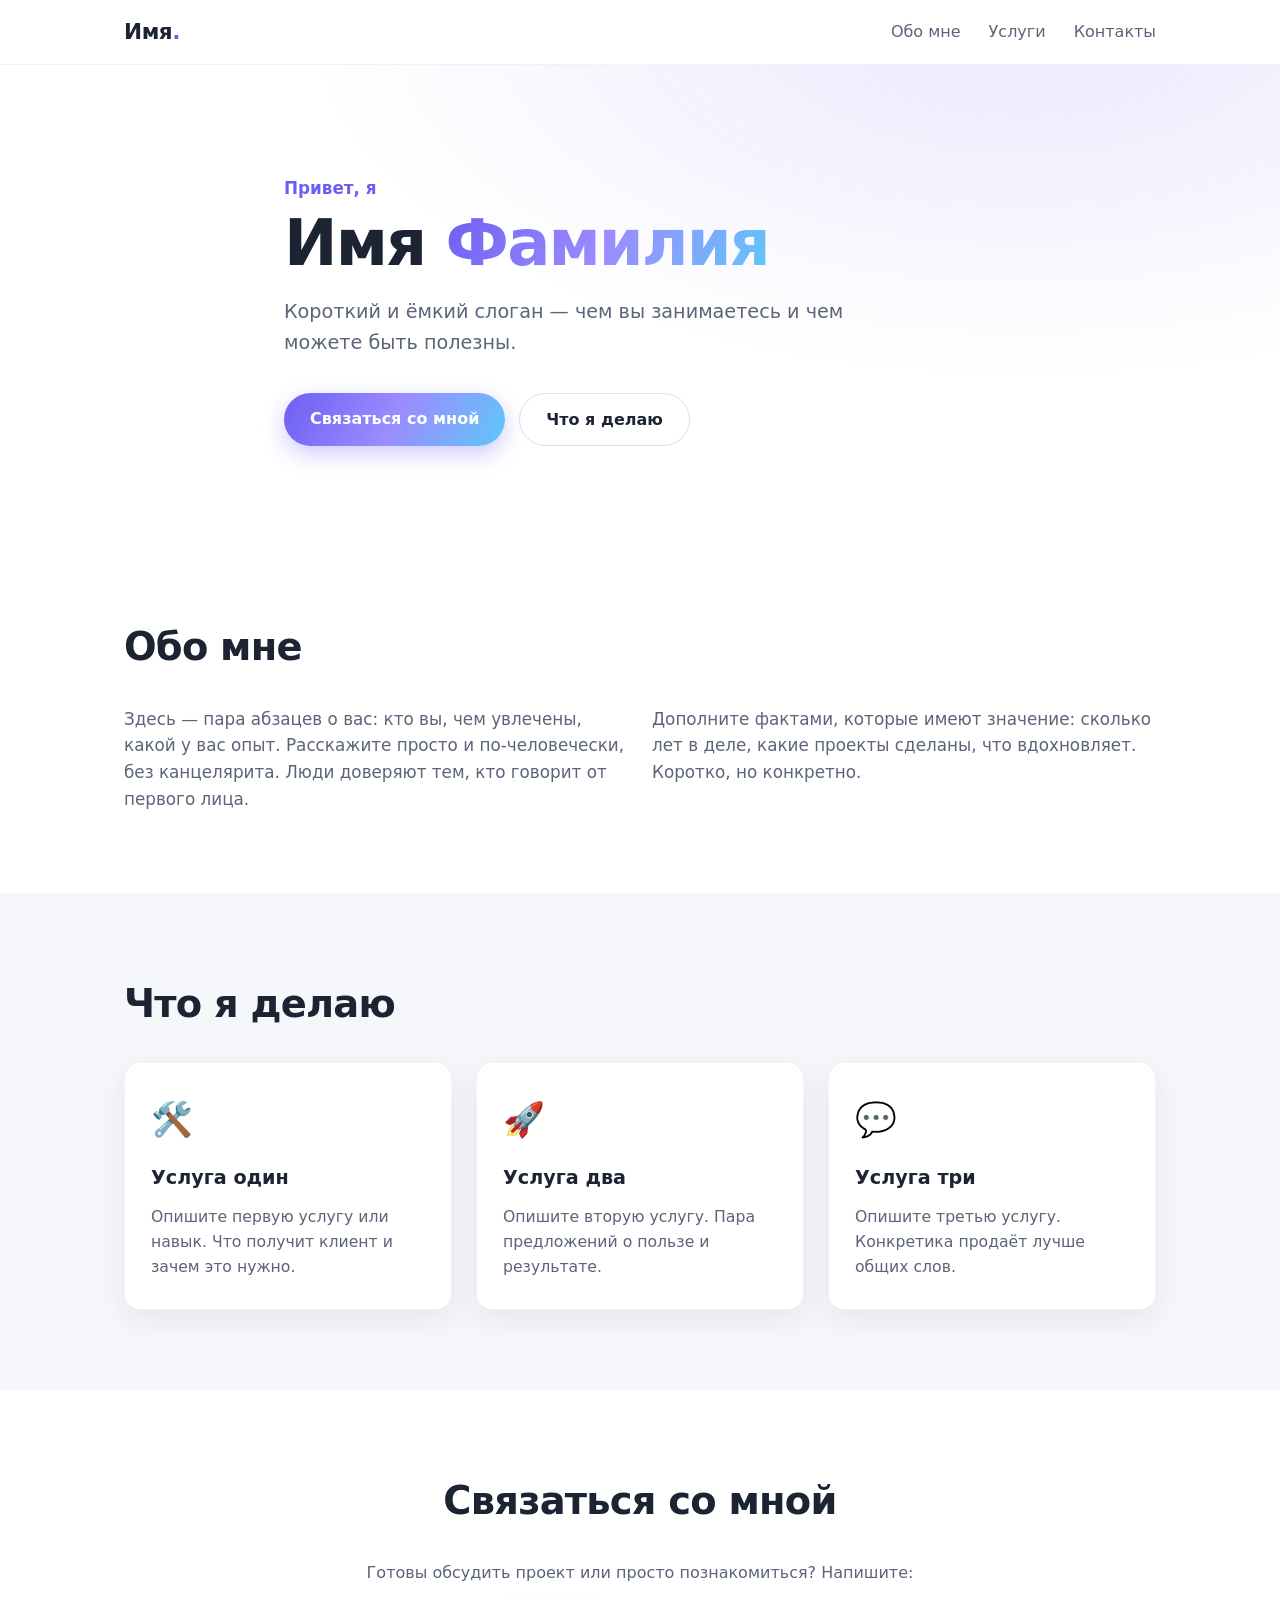
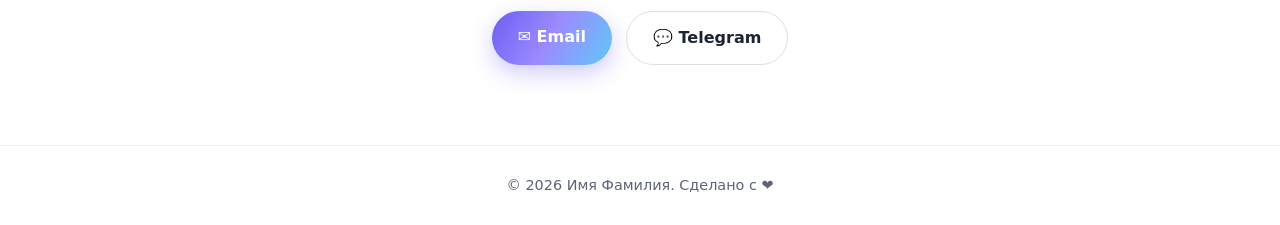
==== index.html @ c34055d5 "Initial commit: сайт-визитка (HTML + CSS)" ====
<!DOCTYPE html>
<html lang="ru">
<head>
  <meta charset="UTF-8" />
  <meta name="viewport" content="width=device-width, initial-scale=1.0" />
  <title>Имя Фамилия — сайт-визитка</title>
  <meta name="description" content="Персональный сайт-визитка: обо мне, услуги и контакты." />
  <link rel="stylesheet" href="style.css" />
</head>
<body>
  <header class="site-header">
    <nav class="nav container">
      <a href="#" class="logo">Имя<span>.</span></a>
      <div class="nav-links">
        <a href="#about">Обо мне</a>
        <a href="#services">Услуги</a>
        <a href="#contact">Контакты</a>
      </div>
    </nav>
  </header>

  <section class="hero">
    <div class="container hero-inner">
      <p class="hero-kicker">Привет, я</p>
      <h1>Имя <span class="accent">Фамилия</span></h1>
      <p class="subtitle">Короткий и ёмкий слоган — чем вы занимаетесь и чем можете быть полезны.</p>
      <div class="hero-actions">
        <a href="#contact" class="btn btn-primary">Связаться со мной</a>
        <a href="#services" class="btn btn-ghost">Что я делаю</a>
      </div>
    </div>
  </section>

  <section id="about" class="section">
    <div class="container">
      <h2 class="section-title">Обо мне</h2>
      <div class="about-grid">
        <p>
          Здесь — пара абзацев о вас: кто вы, чем увлечены, какой у вас опыт.
          Расскажите просто и по-человечески, без канцелярита. Люди доверяют
          тем, кто говорит от первого лица.
        </p>
        <p>
          Дополните фактами, которые имеют значение: сколько лет в деле,
          какие проекты сделаны, что вдохновляет. Коротко, но конкретно.
        </p>
      </div>
    </div>
  </section>

  <section id="services" class="section section-alt">
    <div class="container">
      <h2 class="section-title">Что я делаю</h2>
      <div class="cards">
        <article class="card">
          <div class="card-icon">🛠️</div>
          <h3>Услуга один</h3>
          <p>Опишите первую услугу или навык. Что получит клиент и зачем это нужно.</p>
        </article>
        <article class="card">
          <div class="card-icon">🚀</div>
          <h3>Услуга два</h3>
          <p>Опишите вторую услугу. Пара предложений о пользе и результате.</p>
        </article>
        <article class="card">
          <div class="card-icon">💬</div>
          <h3>Услуга три</h3>
          <p>Опишите третью услугу. Конкретика продаёт лучше общих слов.</p>
        </article>
      </div>
    </div>
  </section>

  <section id="contact" class="section">
    <div class="container contact-inner">
      <h2 class="section-title">Связаться со мной</h2>
      <p class="contact-text">Готовы обсудить проект или просто познакомиться? Напишите:</p>
      <div class="contact-links">
        <a class="btn btn-primary" href="mailto:you@example.com">✉️ Email</a>
        <a class="btn btn-ghost" href="https://t.me/yourusername" target="_blank" rel="noopener">💬 Telegram</a>
      </div>
    </div>
  </section>

  <footer class="site-footer">
    <div class="container">
      <p>© 2026 Имя Фамилия. Сделано с ❤️</p>
    </div>
  </footer>
</body>
</html>
---- style.css ----
:root {
  --bg: #ffffff;
  --bg-alt: #f6f7fb;
  --text: #1c2333;
  --text-muted: #5b6478;
  --accent: #6d5ef3;
  --accent-2: #9b8cff;
  --gradient: linear-gradient(120deg, #6d5ef3 0%, #9b8cff 50%, #5ec8f8 100%);
  --radius: 16px;
  --shadow: 0 10px 30px rgba(28, 35, 51, 0.08);
  --shadow-hover: 0 18px 44px rgba(109, 94, 243, 0.18);
  --max-w: 1080px;
}

* {
  margin: 0;
  padding: 0;
  box-sizing: border-box;
}

html {
  scroll-behavior: smooth;
}

body {
  font-family: "system-ui", -apple-system, "Segoe UI", Roboto, "Helvetica Neue", Arial, sans-serif;
  color: var(--text);
  background: var(--bg);
  line-height: 1.6;
  -webkit-font-smoothing: antialiased;
}

.container {
  width: 100%;
  max-width: var(--max-w);
  margin: 0 auto;
  padding: 0 24px;
}

/* --- header --- */
.site-header {
  position: sticky;
  top: 0;
  z-index: 50;
  background: rgba(255, 255, 255, 0.8);
  backdrop-filter: blur(12px);
  border-bottom: 1px solid rgba(28, 35, 51, 0.06);
}

.nav {
  display: flex;
  align-items: center;
  justify-content: space-between;
  height: 64px;
}

.logo {
  font-size: 1.35rem;
  font-weight: 800;
  color: var(--text);
  text-decoration: none;
  letter-spacing: -0.02em;
}

.logo span {
  color: var(--accent);
}

.nav-links {
  display: flex;
  gap: 28px;
}

.nav-links a {
  color: var(--text-muted);
  text-decoration: none;
  font-weight: 500;
  transition: color 0.2s;
}

.nav-links a:hover {
  color: var(--accent);
}

/* --- hero --- */
.hero {
  padding: 110px 0 90px;
  background: radial-gradient(1200px 600px at 80% -10%, rgba(109, 94, 243, 0.14), transparent 60%),
              var(--bg);
}

.hero-inner {
  max-width: 760px;
}

.hero-kicker {
  font-size: 1.05rem;
  font-weight: 600;
  color: var(--accent);
  margin-bottom: 8px;
}

.hero h1 {
  font-size: clamp(2.4rem, 6vw, 4rem);
  line-height: 1.05;
  letter-spacing: -0.03em;
  margin-bottom: 20px;
}

.accent {
  background: var(--gradient);
  -webkit-background-clip: text;
  background-clip: text;
  color: transparent;
}

.subtitle {
  font-size: 1.2rem;
  color: var(--text-muted);
  max-width: 560px;
  margin-bottom: 34px;
}

.hero-actions {
  display: flex;
  gap: 14px;
  flex-wrap: wrap;
}

/* --- buttons --- */
.btn {
  display: inline-block;
  padding: 13px 26px;
  border-radius: 999px;
  font-weight: 600;
  font-size: 1rem;
  text-decoration: none;
  transition: transform 0.15s ease, box-shadow 0.2s ease, background 0.2s;
}

.btn-primary {
  background: var(--gradient);
  color: #fff;
  box-shadow: 0 8px 22px rgba(109, 94, 243, 0.32);
}

.btn-primary:hover {
  transform: translateY(-2px);
  box-shadow: 0 14px 30px rgba(109, 94, 243, 0.4);
}

.btn-ghost {
  color: var(--text);
  border: 1px solid rgba(28, 35, 51, 0.14);
  background: transparent;
}

.btn-ghost:hover {
  border-color: var(--accent);
  color: var(--accent);
  transform: translateY(-2px);
}

/* --- sections --- */
.section {
  padding: 80px 0;
}

.section-alt {
  background: var(--bg-alt);
}

.section-title {
  font-size: clamp(1.7rem, 4vw, 2.4rem);
  letter-spacing: -0.02em;
  margin-bottom: 28px;
}

.about-grid {
  display: grid;
  grid-template-columns: repeat(auto-fit, minmax(280px, 1fr));
  gap: 24px;
  color: var(--text-muted);
  font-size: 1.05rem;
}

/* --- cards --- */
.cards {
  display: grid;
  grid-template-columns: repeat(auto-fit, minmax(240px, 1fr));
  gap: 24px;
}

.card {
  background: var(--bg);
  border: 1px solid rgba(28, 35, 51, 0.06);
  border-radius: var(--radius);
  padding: 30px 26px;
  box-shadow: var(--shadow);
  transition: transform 0.2s ease, box-shadow 0.2s ease;
}

.card:hover {
  transform: translateY(-6px);
  box-shadow: var(--shadow-hover);
}

.card-icon {
  font-size: 2.1rem;
  margin-bottom: 16px;
}

.card h3 {
  font-size: 1.2rem;
  margin-bottom: 10px;
}

.card p {
  color: var(--text-muted);
  font-size: 0.98rem;
}

/* --- contact --- */
.contact-inner {
  text-align: center;
}

.contact-text {
  color: var(--text-muted);
  margin-bottom: 26px;
}

.contact-links {
  display: flex;
  gap: 14px;
  justify-content: center;
  flex-wrap: wrap;
}

/* --- footer --- */
.site-footer {
  padding: 28px 0;
  border-top: 1px solid rgba(28, 35, 51, 0.06);
  text-align: center;
  color: var(--text-muted);
  font-size: 0.9rem;
}

/* --- responsive --- */
@media (max-width: 600px) {
  .nav-links {
    gap: 16px;
  }
  .nav-links a {
    font-size: 0.9rem;
  }
  .hero {
    padding: 70px 0 60px;
  }
  .section {
    padding: 56px 0;
  }
}
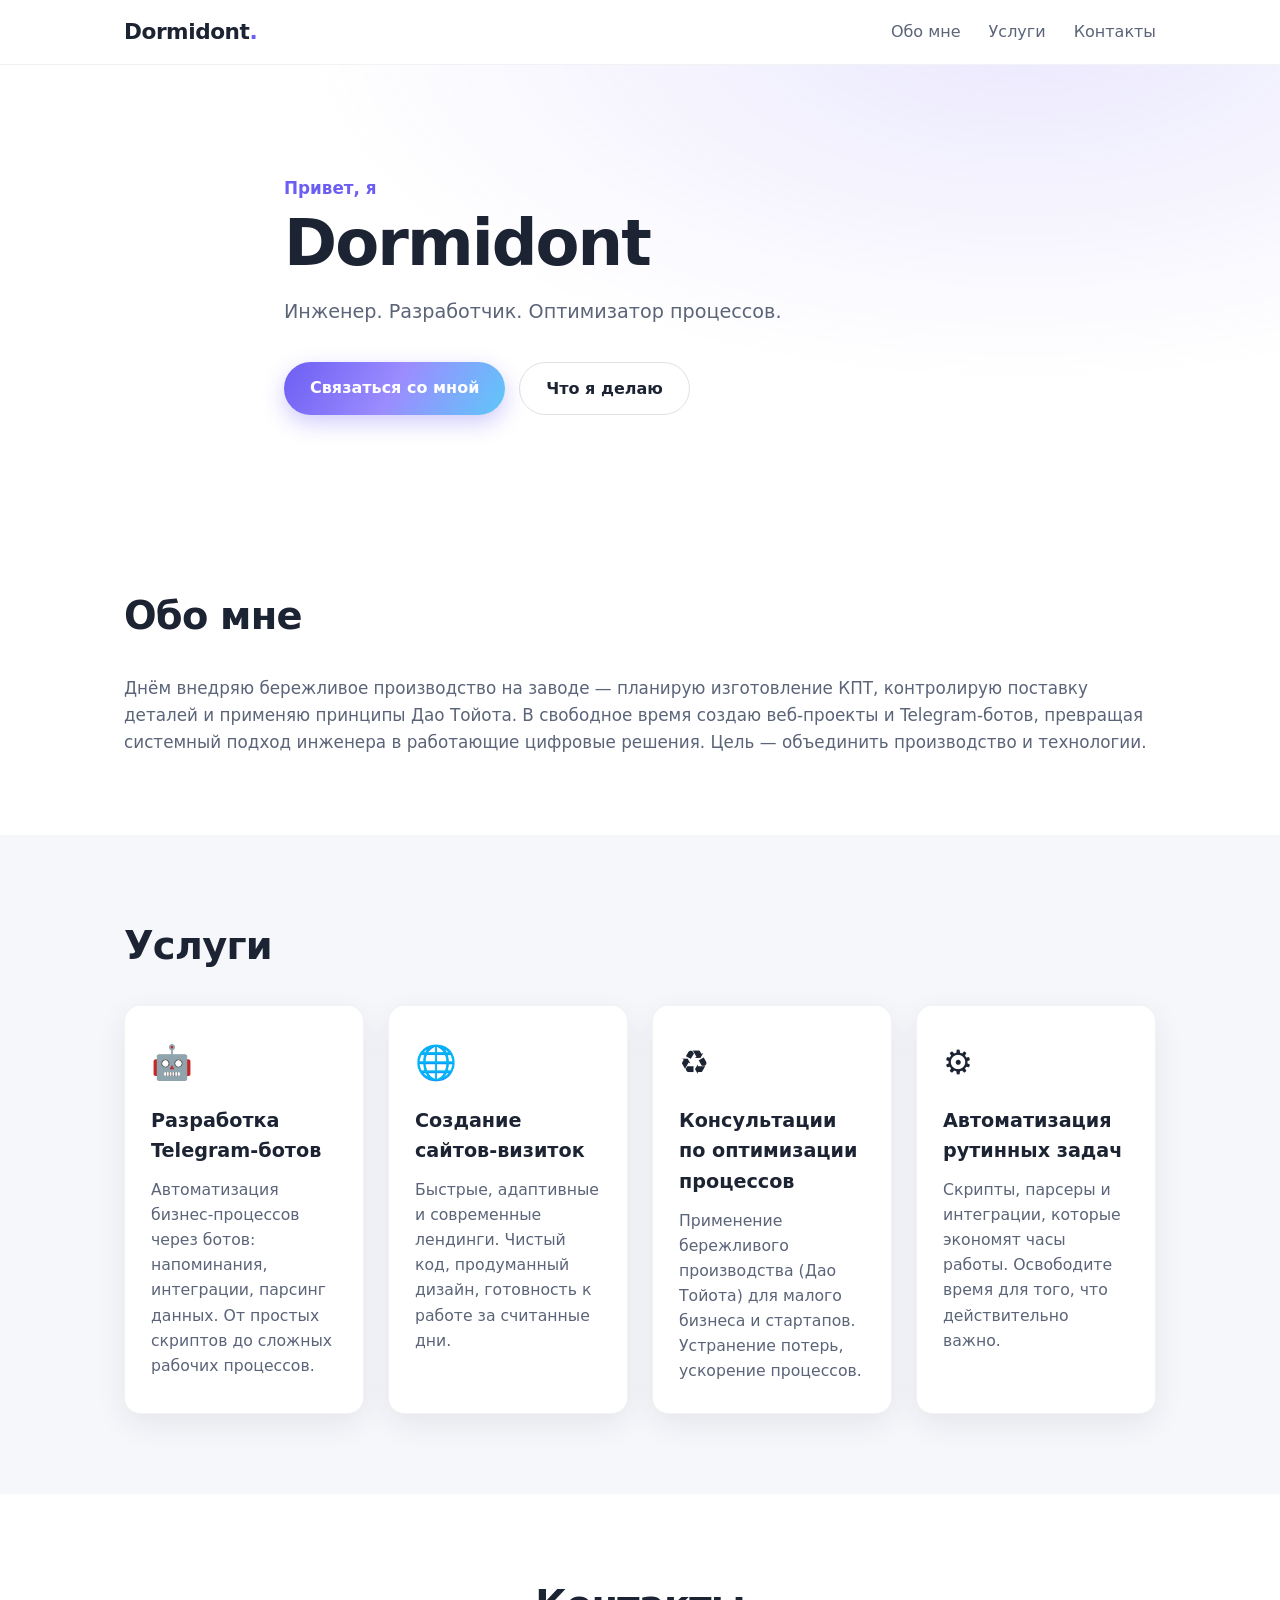
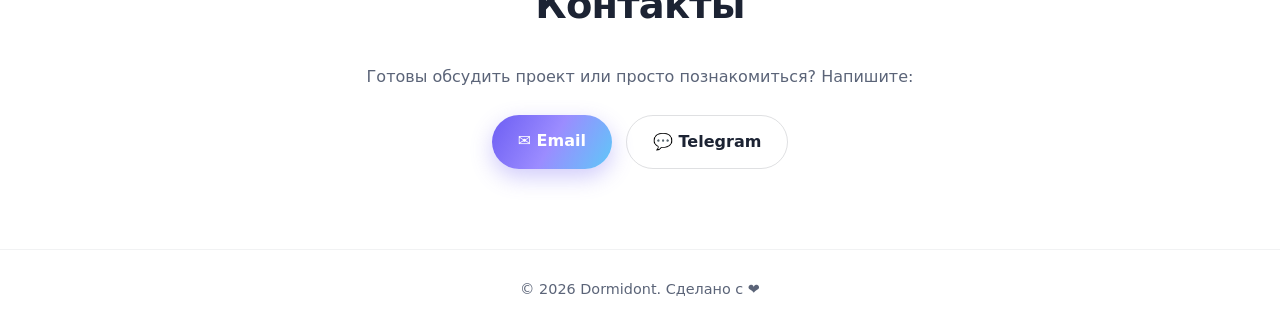
==== commit 981ba628: "feat: реальный контент сайта Dormidont" ====
--- a/index.html
+++ b/index.html
@@ -3,14 +3,14 @@
 <head>
   <meta charset="UTF-8" />
   <meta name="viewport" content="width=device-width, initial-scale=1.0" />
-  <title>Имя Фамилия — сайт-визитка</title>
-  <meta name="description" content="Персональный сайт-визитка: обо мне, услуги и контакты." />
+  <title>Dormidont — сайт-визитка</title>
+  <meta name="description" content="Инженер, разработчик и оптимизатор процессов. Telegram-боты, сайты-визитки и автоматизация." />
   <link rel="stylesheet" href="style.css" />
 </head>
 <body>
   <header class="site-header">
     <nav class="nav container">
-      <a href="#" class="logo">Имя<span>.</span></a>
+      <a href="#" class="logo">Dormidont<span>.</span></a>
       <div class="nav-links">
         <a href="#about">Обо мне</a>
         <a href="#services">Услуги</a>
@@ -22,8 +22,8 @@
   <section class="hero">
     <div class="container hero-inner">
       <p class="hero-kicker">Привет, я</p>
-      <h1>Имя <span class="accent">Фамилия</span></h1>
-      <p class="subtitle">Короткий и ёмкий слоган — чем вы занимаетесь и чем можете быть полезны.</p>
+      <h1>Dormidont</h1>
+      <p class="subtitle">Инженер. Разработчик. Оптимизатор процессов.</p>
       <div class="hero-actions">
         <a href="#contact" class="btn btn-primary">Связаться со мной</a>
         <a href="#services" class="btn btn-ghost">Что я делаю</a>
@@ -36,13 +36,10 @@
       <h2 class="section-title">Обо мне</h2>
       <div class="about-grid">
         <p>
-          Здесь — пара абзацев о вас: кто вы, чем увлечены, какой у вас опыт.
-          Расскажите просто и по-человечески, без канцелярита. Люди доверяют
-          тем, кто говорит от первого лица.
-        </p>
-        <p>
-          Дополните фактами, которые имеют значение: сколько лет в деле,
-          какие проекты сделаны, что вдохновляет. Коротко, но конкретно.
+          Днём внедряю бережливое производство на заводе — планирую изготовление КПТ,
+          контролирую поставку деталей и применяю принципы Дао Тойота. В свободное время
+          создаю веб-проекты и Telegram-ботов, превращая системный подход инженера в
+          работающие цифровые решения. Цель — объединить производство и технологии.
         </p>
       </div>
     </div>
@@ -50,22 +47,27 @@
 
   <section id="services" class="section section-alt">
     <div class="container">
-      <h2 class="section-title">Что я делаю</h2>
+      <h2 class="section-title">Услуги</h2>
       <div class="cards">
         <article class="card">
-          <div class="card-icon">🛠️</div>
-          <h3>Услуга один</h3>
-          <p>Опишите первую услугу или навык. Что получит клиент и зачем это нужно.</p>
+          <div class="card-icon">🤖</div>
+          <h3>Разработка Telegram-ботов</h3>
+          <p>Автоматизация бизнес-процессов через ботов: напоминания, интеграции, парсинг данных. От простых скриптов до сложных рабочих процессов.</p>
         </article>
         <article class="card">
-          <div class="card-icon">🚀</div>
-          <h3>Услуга два</h3>
-          <p>Опишите вторую услугу. Пара предложений о пользе и результате.</p>
+          <div class="card-icon">🌐</div>
+          <h3>Создание сайтов-визиток</h3>
+          <p>Быстрые, адаптивные и современные лендинги. Чистый код, продуманный дизайн, готовность к работе за считанные дни.</p>
         </article>
         <article class="card">
-          <div class="card-icon">💬</div>
-          <h3>Услуга три</h3>
-          <p>Опишите третью услугу. Конкретика продаёт лучше общих слов.</p>
+          <div class="card-icon">♻️</div>
+          <h3>Консультации по оптимизации процессов</h3>
+          <p>Применение бережливого производства (Дао Тойота) для малого бизнеса и стартапов. Устранение потерь, ускорение процессов.</p>
+        </article>
+        <article class="card">
+          <div class="card-icon">⚙️</div>
+          <h3>Автоматизация рутинных задач</h3>
+          <p>Скрипты, парсеры и интеграции, которые экономят часы работы. Освободите время для того, что действительно важно.</p>
         </article>
       </div>
     </div>
@@ -73,18 +75,18 @@
 
   <section id="contact" class="section">
     <div class="container contact-inner">
-      <h2 class="section-title">Связаться со мной</h2>
+      <h2 class="section-title">Контакты</h2>
       <p class="contact-text">Готовы обсудить проект или просто познакомиться? Напишите:</p>
       <div class="contact-links">
-        <a class="btn btn-primary" href="mailto:you@example.com">✉️ Email</a>
-        <a class="btn btn-ghost" href="https://t.me/yourusername" target="_blank" rel="noopener">💬 Telegram</a>
+        <a class="btn btn-primary" href="mailto:dormidontis@ya.ru">✉️ Email</a>
+        <a class="btn btn-ghost" href="https://t.me/slomatin" target="_blank" rel="noopener">💬 Telegram</a>
       </div>
     </div>
   </section>
 
   <footer class="site-footer">
     <div class="container">
-      <p>© 2026 Имя Фамилия. Сделано с ❤️</p>
+      <p>© 2026 Dormidont. Сделано с ❤️</p>
     </div>
   </footer>
 </body>
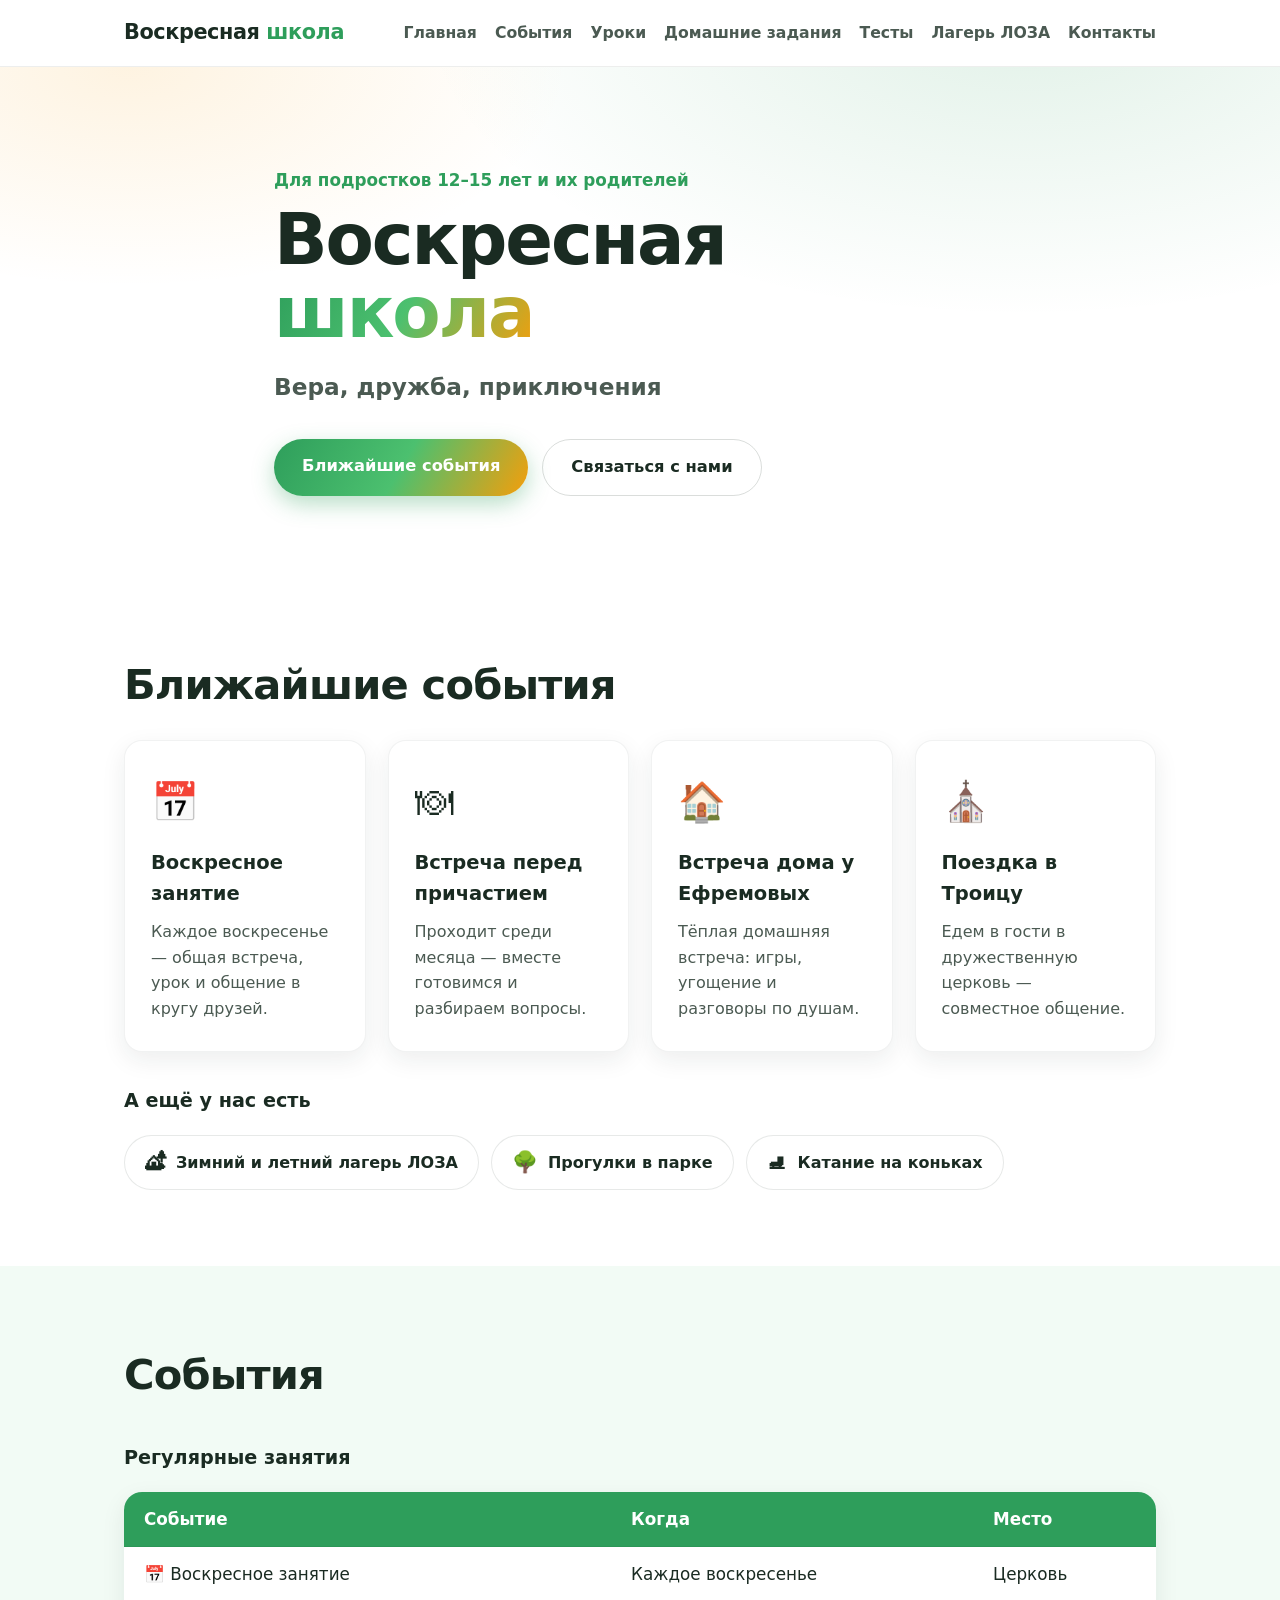
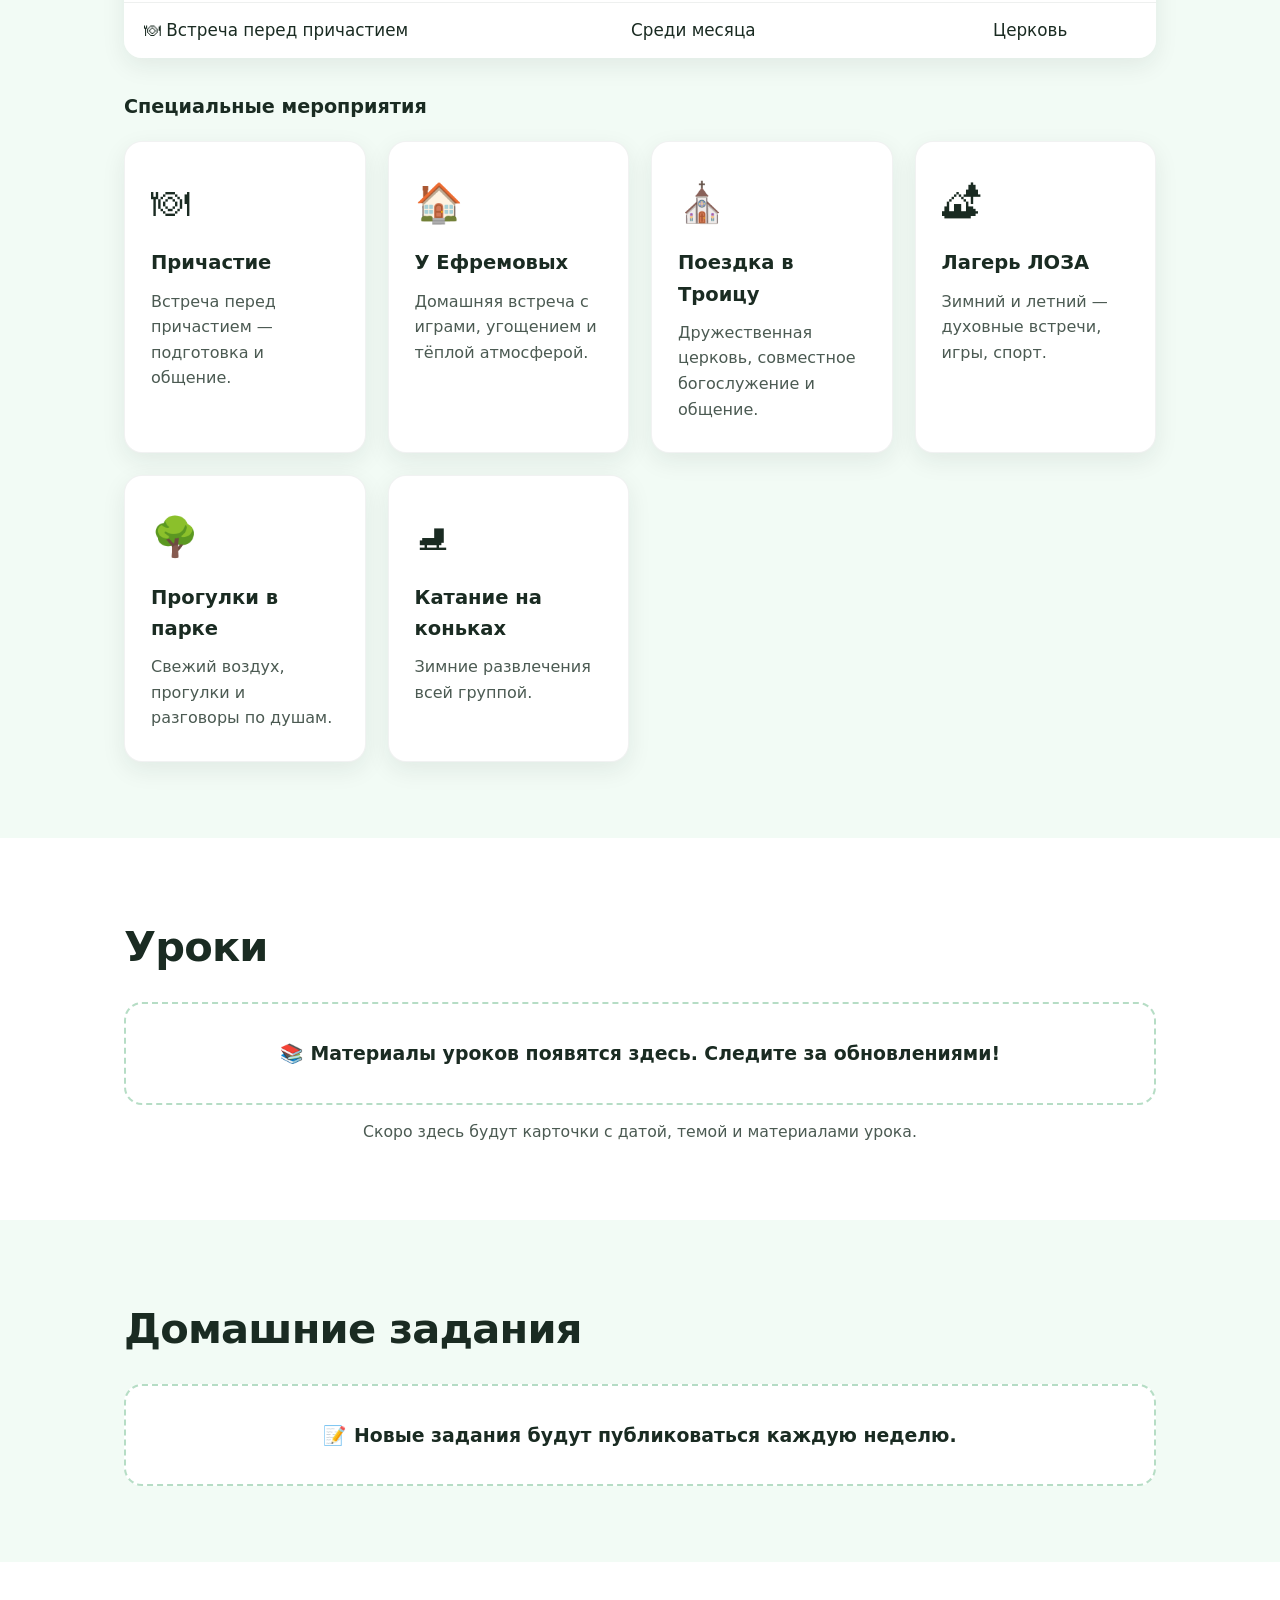
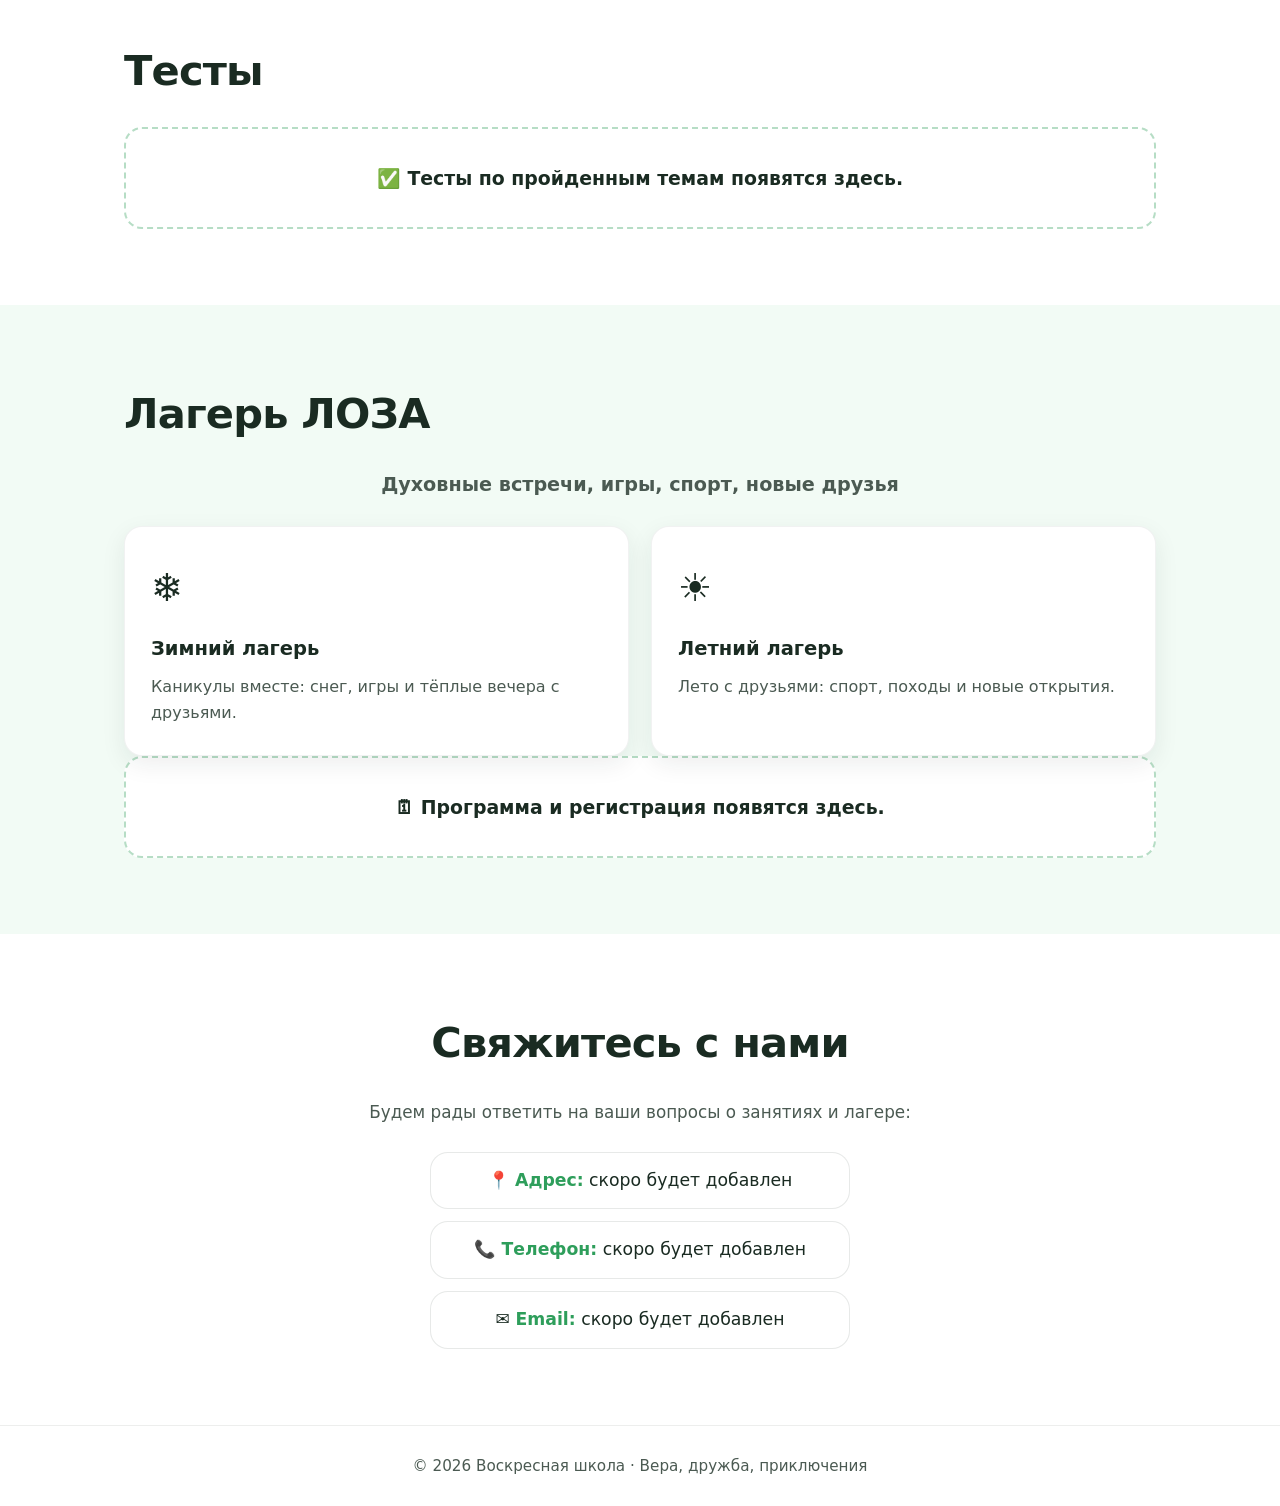
==== commit 8f2a668f: "feat: полная переработка сайта в воскресную школу" ====
--- a/index.html
+++ b/index.html
@@ -3,90 +3,183 @@
 <head>
   <meta charset="UTF-8" />
   <meta name="viewport" content="width=device-width, initial-scale=1.0" />
-  <title>Dormidont — сайт-визитка</title>
-  <meta name="description" content="Инженер, разработчик и оптимизатор процессов. Telegram-боты, сайты-визитки и автоматизация." />
+  <title>Воскресная школа — Вера, дружба, приключения</title>
+  <meta name="description" content="Воскресная школа для подростков 12–15 лет: уроки, события, лагерь ЛОЗА." />
   <link rel="stylesheet" href="style.css" />
 </head>
 <body>
   <header class="site-header">
     <nav class="nav container">
-      <a href="#" class="logo">Dormidont<span>.</span></a>
+      <a href="#home" class="logo">Воскресная<span> школа</span></a>
       <div class="nav-links">
-        <a href="#about">Обо мне</a>
-        <a href="#services">Услуги</a>
+        <a href="#home">Главная</a>
+        <a href="#events">События</a>
+        <a href="#lessons">Уроки</a>
+        <a href="#homework">Домашние задания</a>
+        <a href="#tests">Тесты</a>
+        <a href="#camp">Лагерь ЛОЗА</a>
         <a href="#contact">Контакты</a>
       </div>
     </nav>
   </header>
 
-  <section class="hero">
+  <section id="home" class="hero">
     <div class="container hero-inner">
-      <p class="hero-kicker">Привет, я</p>
-      <h1>Dormidont</h1>
-      <p class="subtitle">Инженер. Разработчик. Оптимизатор процессов.</p>
+      <p class="hero-kicker">Для подростков 12–15 лет и их родителей</p>
+      <h1>Воскресная <span class="accent">школа</span></h1>
+      <p class="subtitle">Вера, дружба, приключения</p>
       <div class="hero-actions">
-        <a href="#contact" class="btn btn-primary">Связаться со мной</a>
-        <a href="#services" class="btn btn-ghost">Что я делаю</a>
+        <a href="#events" class="btn btn-primary">Ближайшие события</a>
+        <a href="#contact" class="btn btn-ghost">Связаться с нами</a>
       </div>
     </div>
   </section>
 
-  <section id="about" class="section">
+  <section class="section">
     <div class="container">
-      <h2 class="section-title">Обо мне</h2>
-      <div class="about-grid">
-        <p>
-          Днём внедряю бережливое производство на заводе — планирую изготовление КПТ,
-          контролирую поставку деталей и применяю принципы Дао Тойота. В свободное время
-          создаю веб-проекты и Telegram-ботов, превращая системный подход инженера в
-          работающие цифровые решения. Цель — объединить производство и технологии.
-        </p>
+      <h2 class="section-title">Ближайшие события</h2>
+      <div class="cards">
+        <article class="card">
+          <div class="card-icon">📅</div>
+          <h3>Воскресное занятие</h3>
+          <p>Каждое воскресенье — общая встреча, урок и общение в кругу друзей.</p>
+        </article>
+        <article class="card">
+          <div class="card-icon">🍽</div>
+          <h3>Встреча перед причастием</h3>
+          <p>Проходит среди месяца — вместе готовимся и разбираем вопросы.</p>
+        </article>
+        <article class="card">
+          <div class="card-icon">🏠</div>
+          <h3>Встреча дома у Ефремовых</h3>
+          <p>Тёплая домашняя встреча: игры, угощение и разговоры по душам.</p>
+        </article>
+        <article class="card">
+          <div class="card-icon">⛪️</div>
+          <h3>Поездка в Троицу</h3>
+          <p>Едем в гости в дружественную церковь — совместное общение.</p>
+        </article>
+      </div>
+
+      <h3 class="mini-title">А ещё у нас есть</h3>
+      <div class="activities">
+        <div class="activity"><span>🏕</span> Зимний и летний лагерь ЛОЗА</div>
+        <div class="activity"><span>🌳</span> Прогулки в парке</div>
+        <div class="activity"><span>⛸</span> Катание на коньках</div>
       </div>
     </div>
   </section>
 
-  <section id="services" class="section section-alt">
+  <section id="events" class="section section-alt">
     <div class="container">
-      <h2 class="section-title">Услуги</h2>
+      <h2 class="section-title">События</h2>
+
+      <h3 class="mini-title">Регулярные занятия</h3>
+      <div class="table-wrap">
+        <table class="schedule">
+          <thead>
+            <tr><th>Событие</th><th>Когда</th><th>Место</th></tr>
+          </thead>
+          <tbody>
+            <tr><td>📅 Воскресное занятие</td><td>Каждое воскресенье</td><td>Церковь</td></tr>
+            <tr><td>🍽 Встреча перед причастием</td><td>Среди месяца</td><td>Церковь</td></tr>
+          </tbody>
+        </table>
+      </div>
+
+      <h3 class="mini-title">Специальные мероприятия</h3>
       <div class="cards">
         <article class="card">
-          <div class="card-icon">🤖</div>
-          <h3>Разработка Telegram-ботов</h3>
-          <p>Автоматизация бизнес-процессов через ботов: напоминания, интеграции, парсинг данных. От простых скриптов до сложных рабочих процессов.</p>
+          <div class="card-icon">🍽</div>
+          <h3>Причастие</h3>
+          <p>Встреча перед причастием — подготовка и общение.</p>
         </article>
         <article class="card">
-          <div class="card-icon">🌐</div>
-          <h3>Создание сайтов-визиток</h3>
-          <p>Быстрые, адаптивные и современные лендинги. Чистый код, продуманный дизайн, готовность к работе за считанные дни.</p>
+          <div class="card-icon">🏠</div>
+          <h3>У Ефремовых</h3>
+          <p>Домашняя встреча с играми, угощением и тёплой атмосферой.</p>
         </article>
         <article class="card">
-          <div class="card-icon">♻️</div>
-          <h3>Консультации по оптимизации процессов</h3>
-          <p>Применение бережливого производства (Дао Тойота) для малого бизнеса и стартапов. Устранение потерь, ускорение процессов.</p>
+          <div class="card-icon">⛪️</div>
+          <h3>Поездка в Троицу</h3>
+          <p>Дружественная церковь, совместное богослужение и общение.</p>
         </article>
         <article class="card">
-          <div class="card-icon">⚙️</div>
-          <h3>Автоматизация рутинных задач</h3>
-          <p>Скрипты, парсеры и интеграции, которые экономят часы работы. Освободите время для того, что действительно важно.</p>
+          <div class="card-icon">🏕</div>
+          <h3>Лагерь ЛОЗА</h3>
+          <p>Зимний и летний — духовные встречи, игры, спорт.</p>
+        </article>
+        <article class="card">
+          <div class="card-icon">🌳</div>
+          <h3>Прогулки в парке</h3>
+          <p>Свежий воздух, прогулки и разговоры по душам.</p>
+        </article>
+        <article class="card">
+          <div class="card-icon">⛸</div>
+          <h3>Катание на коньках</h3>
+          <p>Зимние развлечения всей группой.</p>
         </article>
       </div>
     </div>
   </section>
 
+  <section id="lessons" class="section">
+    <div class="container">
+      <h2 class="section-title">Уроки</h2>
+      <p class="placeholder">📚 Материалы уроков появятся здесь. Следите за обновлениями!</p>
+      <p class="placeholder-note">Скоро здесь будут карточки с датой, темой и материалами урока.</p>
+    </div>
+  </section>
+
+  <section id="homework" class="section section-alt">
+    <div class="container">
+      <h2 class="section-title">Домашние задания</h2>
+      <p class="placeholder">📝 Новые задания будут публиковаться каждую неделю.</p>
+    </div>
+  </section>
+
+  <section id="tests" class="section">
+    <div class="container">
+      <h2 class="section-title">Тесты</h2>
+      <p class="placeholder">✅ Тесты по пройденным темам появятся здесь.</p>
+    </div>
+  </section>
+
+  <section id="camp" class="section section-alt">
+    <div class="container">
+      <h2 class="section-title">Лагерь ЛОЗА</h2>
+      <p class="camp-desc">Духовные встречи, игры, спорт, новые друзья</p>
+      <div class="cards">
+        <article class="card">
+          <div class="card-icon">❄️</div>
+          <h3>Зимний лагерь</h3>
+          <p>Каникулы вместе: снег, игры и тёплые вечера с друзьями.</p>
+        </article>
+        <article class="card">
+          <div class="card-icon">☀️</div>
+          <h3>Летний лагерь</h3>
+          <p>Лето с друзьями: спорт, походы и новые открытия.</p>
+        </article>
+      </div>
+      <p class="placeholder">🗓 Программа и регистрация появятся здесь.</p>
+    </div>
+  </section>
+
   <section id="contact" class="section">
     <div class="container contact-inner">
-      <h2 class="section-title">Контакты</h2>
-      <p class="contact-text">Готовы обсудить проект или просто познакомиться? Напишите:</p>
+      <h2 class="section-title">Свяжитесь с нами</h2>
+      <p class="contact-text">Будем рады ответить на ваши вопросы о занятиях и лагере:</p>
       <div class="contact-links">
-        <a class="btn btn-primary" href="mailto:dormidontis@ya.ru">✉️ Email</a>
-        <a class="btn btn-ghost" href="https://t.me/slomatin" target="_blank" rel="noopener">💬 Telegram</a>
+        <div class="contact-item">📍 <strong>Адрес:</strong> скоро будет добавлен</div>
+        <div class="contact-item">📞 <strong>Телефон:</strong> скоро будет добавлен</div>
+        <div class="contact-item">✉️ <strong>Email:</strong> скоро будет добавлен</div>
       </div>
     </div>
   </section>
 
   <footer class="site-footer">
     <div class="container">
-      <p>© 2026 Dormidont. Сделано с ❤️</p>
+      <p>© 2026 Воскресная школа · Вера, дружба, приключения</p>
     </div>
   </footer>
 </body>
--- a/style.css
+++ b/style.css
@@ -1,14 +1,14 @@
 :root {
   --bg: #ffffff;
-  --bg-alt: #f6f7fb;
-  --text: #1c2333;
-  --text-muted: #5b6478;
-  --accent: #6d5ef3;
-  --accent-2: #9b8cff;
-  --gradient: linear-gradient(120deg, #6d5ef3 0%, #9b8cff 50%, #5ec8f8 100%);
-  --radius: 16px;
-  --shadow: 0 10px 30px rgba(28, 35, 51, 0.08);
-  --shadow-hover: 0 18px 44px rgba(109, 94, 243, 0.18);
+  --bg-alt: #f2fbf5;
+  --text: #1a2b22;
+  --text-muted: #4b5a52;
+  --accent: #2e9e5b;
+  --accent-2: #f59e0b;
+  --gradient: linear-gradient(120deg, #2e9e5b 0%, #4cc06f 50%, #f59e0b 100%);
+  --radius: 18px;
+  --shadow: 0 8px 24px rgba(26, 43, 34, 0.08);
+  --shadow-hover: 0 16px 36px rgba(46, 158, 91, 0.22);
   --max-w: 1080px;
 }
 
@@ -26,6 +26,7 @@
   font-family: "system-ui", -apple-system, "Segoe UI", Roboto, "Helvetica Neue", Arial, sans-serif;
   color: var(--text);
   background: var(--bg);
+  font-size: 1.05rem;
   line-height: 1.6;
   -webkit-font-smoothing: antialiased;
 }
@@ -42,24 +43,26 @@
   position: sticky;
   top: 0;
   z-index: 50;
-  background: rgba(255, 255, 255, 0.8);
+  background: rgba(255, 255, 255, 0.88);
   backdrop-filter: blur(12px);
-  border-bottom: 1px solid rgba(28, 35, 51, 0.06);
+  border-bottom: 1px solid rgba(26, 43, 34, 0.08);
 }
 
 .nav {
   display: flex;
   align-items: center;
   justify-content: space-between;
-  height: 64px;
+  min-height: 66px;
+  gap: 16px;
 }
 
 .logo {
-  font-size: 1.35rem;
+  font-size: 1.3rem;
   font-weight: 800;
   color: var(--text);
   text-decoration: none;
   letter-spacing: -0.02em;
+  white-space: nowrap;
 }
 
 .logo span {
@@ -68,13 +71,15 @@
 
 .nav-links {
   display: flex;
-  gap: 28px;
+  flex-wrap: wrap;
+  gap: 8px 18px;
 }
 
 .nav-links a {
   color: var(--text-muted);
   text-decoration: none;
-  font-weight: 500;
+  font-weight: 600;
+  font-size: 0.98rem;
   transition: color 0.2s;
 }
 
@@ -84,27 +89,28 @@
 
 /* --- hero --- */
 .hero {
-  padding: 110px 0 90px;
-  background: radial-gradient(1200px 600px at 80% -10%, rgba(109, 94, 243, 0.14), transparent 60%),
+  padding: 100px 0 80px;
+  background: radial-gradient(1000px 500px at 80% -10%, rgba(46, 158, 91, 0.14), transparent 60%),
+              radial-gradient(800px 400px at 10% 0%, rgba(245, 158, 11, 0.12), transparent 55%),
               var(--bg);
 }
 
 .hero-inner {
-  max-width: 760px;
+  max-width: 780px;
 }
 
 .hero-kicker {
   font-size: 1.05rem;
-  font-weight: 600;
-  color: var(--accent);
-  margin-bottom: 8px;
+  font-weight: 700;
+  color: var(--accent);
+  margin-bottom: 10px;
 }
 
 .hero h1 {
-  font-size: clamp(2.4rem, 6vw, 4rem);
-  line-height: 1.05;
+  font-size: clamp(2.6rem, 7vw, 4.4rem);
+  line-height: 1.04;
   letter-spacing: -0.03em;
-  margin-bottom: 20px;
+  margin-bottom: 18px;
 }
 
 .accent {
@@ -115,9 +121,9 @@
 }
 
 .subtitle {
-  font-size: 1.2rem;
-  color: var(--text-muted);
-  max-width: 560px;
+  font-size: 1.45rem;
+  font-weight: 600;
+  color: var(--text-muted);
   margin-bottom: 34px;
 }
 
@@ -130,10 +136,10 @@
 /* --- buttons --- */
 .btn {
   display: inline-block;
-  padding: 13px 26px;
+  padding: 14px 28px;
   border-radius: 999px;
-  font-weight: 600;
-  font-size: 1rem;
+  font-weight: 700;
+  font-size: 1.02rem;
   text-decoration: none;
   transition: transform 0.15s ease, box-shadow 0.2s ease, background 0.2s;
 }
@@ -141,17 +147,17 @@
 .btn-primary {
   background: var(--gradient);
   color: #fff;
-  box-shadow: 0 8px 22px rgba(109, 94, 243, 0.32);
+  box-shadow: 0 8px 22px rgba(46, 158, 91, 0.34);
 }
 
 .btn-primary:hover {
   transform: translateY(-2px);
-  box-shadow: 0 14px 30px rgba(109, 94, 243, 0.4);
+  box-shadow: 0 14px 30px rgba(46, 158, 91, 0.42);
 }
 
 .btn-ghost {
   color: var(--text);
-  border: 1px solid rgba(28, 35, 51, 0.14);
+  border: 1px solid rgba(26, 43, 34, 0.16);
   background: transparent;
 }
 
@@ -163,7 +169,7 @@
 
 /* --- sections --- */
 .section {
-  padding: 80px 0;
+  padding: 76px 0;
 }
 
 .section-alt {
@@ -171,29 +177,27 @@
 }
 
 .section-title {
-  font-size: clamp(1.7rem, 4vw, 2.4rem);
+  font-size: clamp(1.9rem, 4vw, 2.6rem);
   letter-spacing: -0.02em;
-  margin-bottom: 28px;
-}
-
-.about-grid {
-  display: grid;
-  grid-template-columns: repeat(auto-fit, minmax(280px, 1fr));
-  gap: 24px;
-  color: var(--text-muted);
-  font-size: 1.05rem;
+  margin-bottom: 22px;
+}
+
+.mini-title {
+  font-size: 1.2rem;
+  margin: 34px 0 18px;
+  color: var(--text);
 }
 
 /* --- cards --- */
 .cards {
   display: grid;
   grid-template-columns: repeat(auto-fit, minmax(240px, 1fr));
-  gap: 24px;
+  gap: 22px;
 }
 
 .card {
   background: var(--bg);
-  border: 1px solid rgba(28, 35, 51, 0.06);
+  border: 1px solid rgba(26, 43, 34, 0.06);
   border-radius: var(--radius);
   padding: 30px 26px;
   box-shadow: var(--shadow);
@@ -206,18 +210,108 @@
 }
 
 .card-icon {
-  font-size: 2.1rem;
-  margin-bottom: 16px;
+  font-size: 2.4rem;
+  margin-bottom: 14px;
 }
 
 .card h3 {
+  font-size: 1.22rem;
+  margin-bottom: 10px;
+}
+
+.card p {
+  color: var(--text-muted);
+  font-size: 1rem;
+}
+
+/* --- activities --- */
+.activities {
+  display: flex;
+  flex-wrap: wrap;
+  gap: 12px;
+}
+
+.activity {
+  display: inline-flex;
+  align-items: center;
+  gap: 10px;
+  background: var(--bg);
+  border: 1px solid rgba(26, 43, 34, 0.1);
+  border-radius: 999px;
+  padding: 10px 20px;
+  font-weight: 600;
+  font-size: 1rem;
+  transition: border-color 0.2s, transform 0.2s;
+}
+
+.activity:hover {
+  border-color: var(--accent);
+  transform: translateY(-2px);
+}
+
+.activity span {
+  font-size: 1.3rem;
+}
+
+/* --- table --- */
+.table-wrap {
+  overflow-x: auto;
+  border-radius: var(--radius);
+  box-shadow: var(--shadow);
+}
+
+.schedule {
+  width: 100%;
+  border-collapse: collapse;
+  background: var(--bg);
+}
+
+.schedule th,
+.schedule td {
+  text-align: left;
+  padding: 14px 20px;
+  border-bottom: 1px solid rgba(26, 43, 34, 0.07);
+}
+
+.schedule thead th {
+  background: var(--accent);
+  color: #fff;
+  font-weight: 700;
+}
+
+.schedule tbody tr:last-child td {
+  border-bottom: none;
+}
+
+.schedule tbody tr:hover {
+  background: #f6fcf8;
+}
+
+/* --- placeholders --- */
+.placeholder {
+  background: var(--bg);
+  border: 2px dashed rgba(46, 158, 91, 0.35);
+  border-radius: var(--radius);
+  padding: 34px 28px;
+  text-align: center;
+  font-size: 1.18rem;
+  font-weight: 600;
+  color: var(--text);
+}
+
+.placeholder-note {
+  text-align: center;
+  color: var(--text-muted);
+  margin-top: 14px;
+  font-size: 0.98rem;
+}
+
+.camp-desc {
+  text-align: center;
   font-size: 1.2rem;
-  margin-bottom: 10px;
-}
-
-.card p {
-  color: var(--text-muted);
-  font-size: 0.98rem;
+  font-weight: 600;
+  color: var(--text-muted);
+  margin-bottom: 26px;
 }
 
 /* --- contact --- */
@@ -232,32 +326,54 @@
 
 .contact-links {
   display: flex;
-  gap: 14px;
-  justify-content: center;
-  flex-wrap: wrap;
+  flex-direction: column;
+  align-items: center;
+  gap: 12px;
+}
+
+.contact-item {
+  font-size: 1.08rem;
+  color: var(--text);
+  background: var(--bg);
+  border: 1px solid rgba(26, 43, 34, 0.1);
+  border-radius: var(--radius);
+  padding: 14px 26px;
+  width: 100%;
+  max-width: 420px;
+}
+
+.contact-item strong {
+  color: var(--accent);
 }
 
 /* --- footer --- */
 .site-footer {
   padding: 28px 0;
-  border-top: 1px solid rgba(28, 35, 51, 0.06);
-  text-align: center;
-  color: var(--text-muted);
-  font-size: 0.9rem;
+  border-top: 1px solid rgba(26, 43, 34, 0.08);
+  text-align: center;
+  color: var(--text-muted);
+  font-size: 0.95rem;
 }
 
 /* --- responsive --- */
-@media (max-width: 600px) {
+@media (max-width: 760px) {
+  .nav {
+    flex-direction: column;
+    align-items: center;
+    padding: 14px 0;
+    gap: 12px;
+  }
   .nav-links {
-    gap: 16px;
+    justify-content: center;
+    gap: 8px 14px;
   }
   .nav-links a {
-    font-size: 0.9rem;
+    font-size: 0.92rem;
   }
   .hero {
-    padding: 70px 0 60px;
+    padding: 64px 0 56px;
   }
   .section {
-    padding: 56px 0;
-  }
-}
+    padding: 54px 0;
+  }
+}
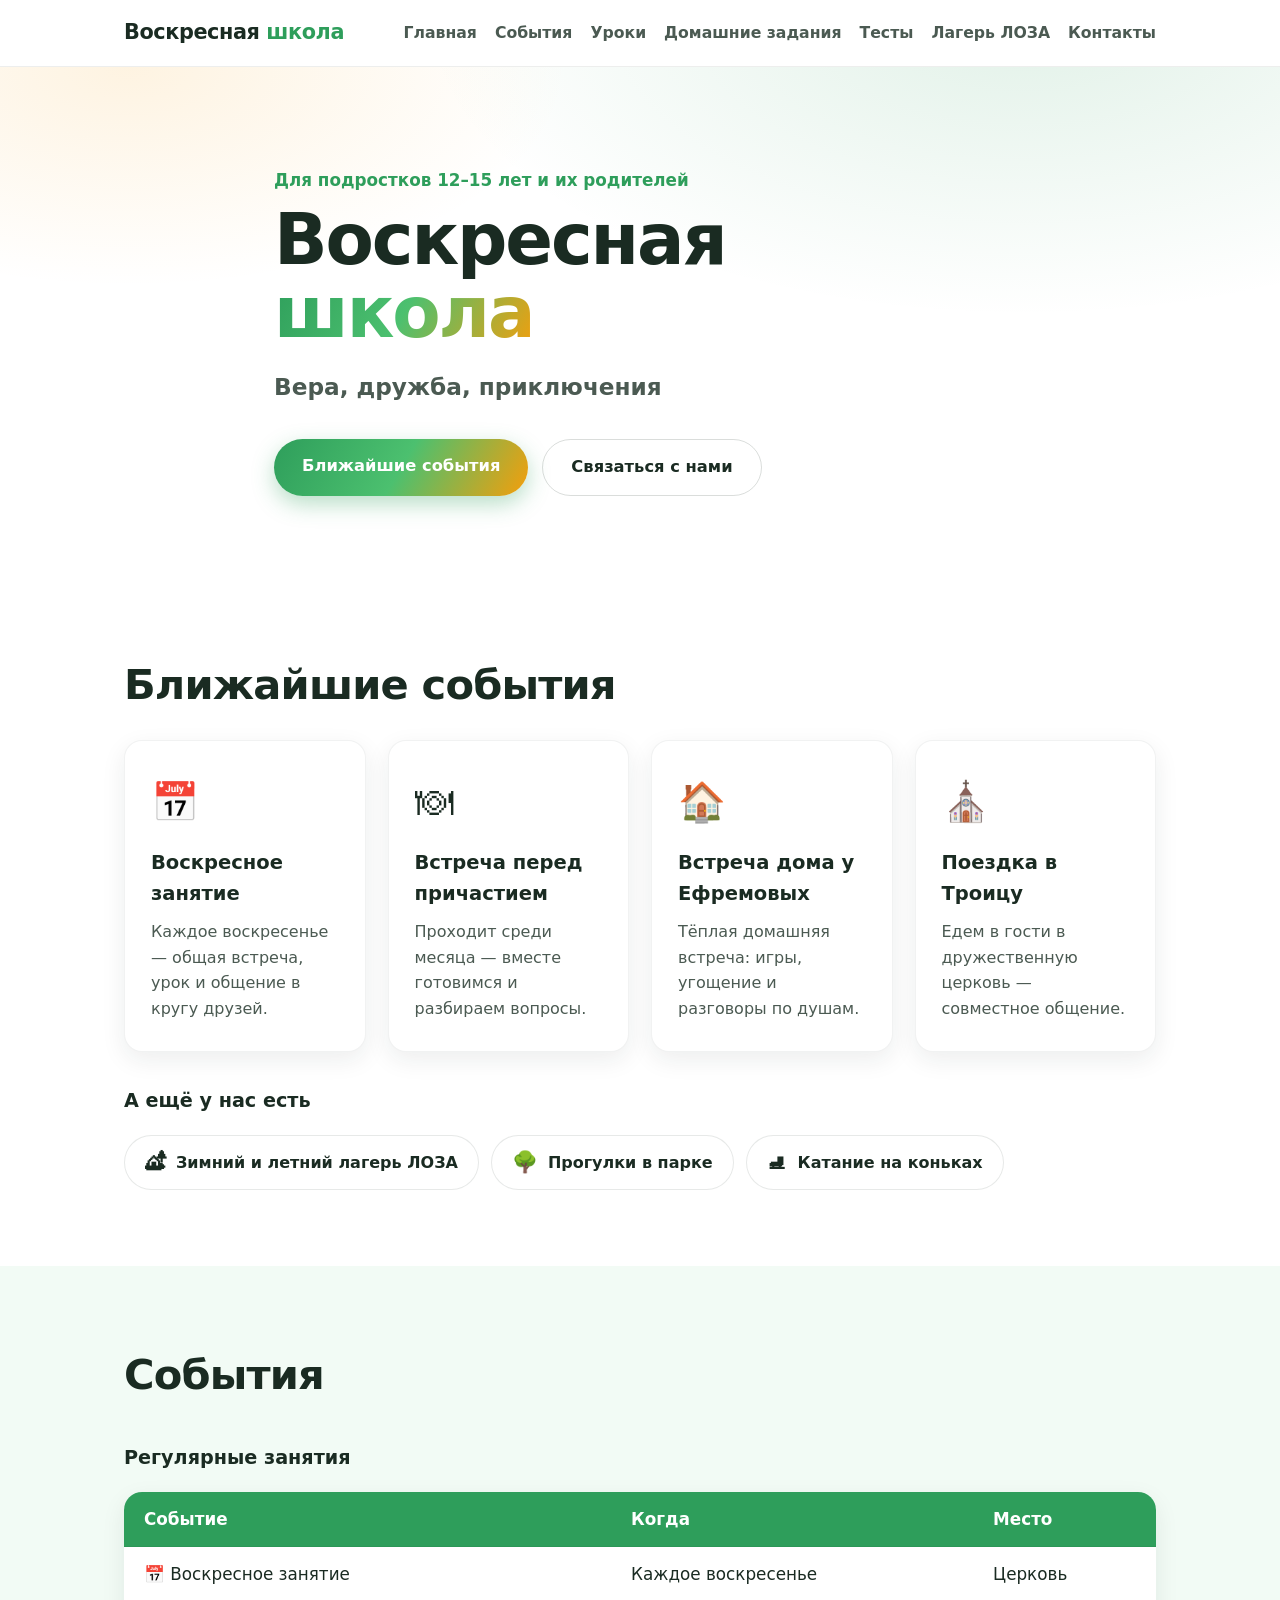
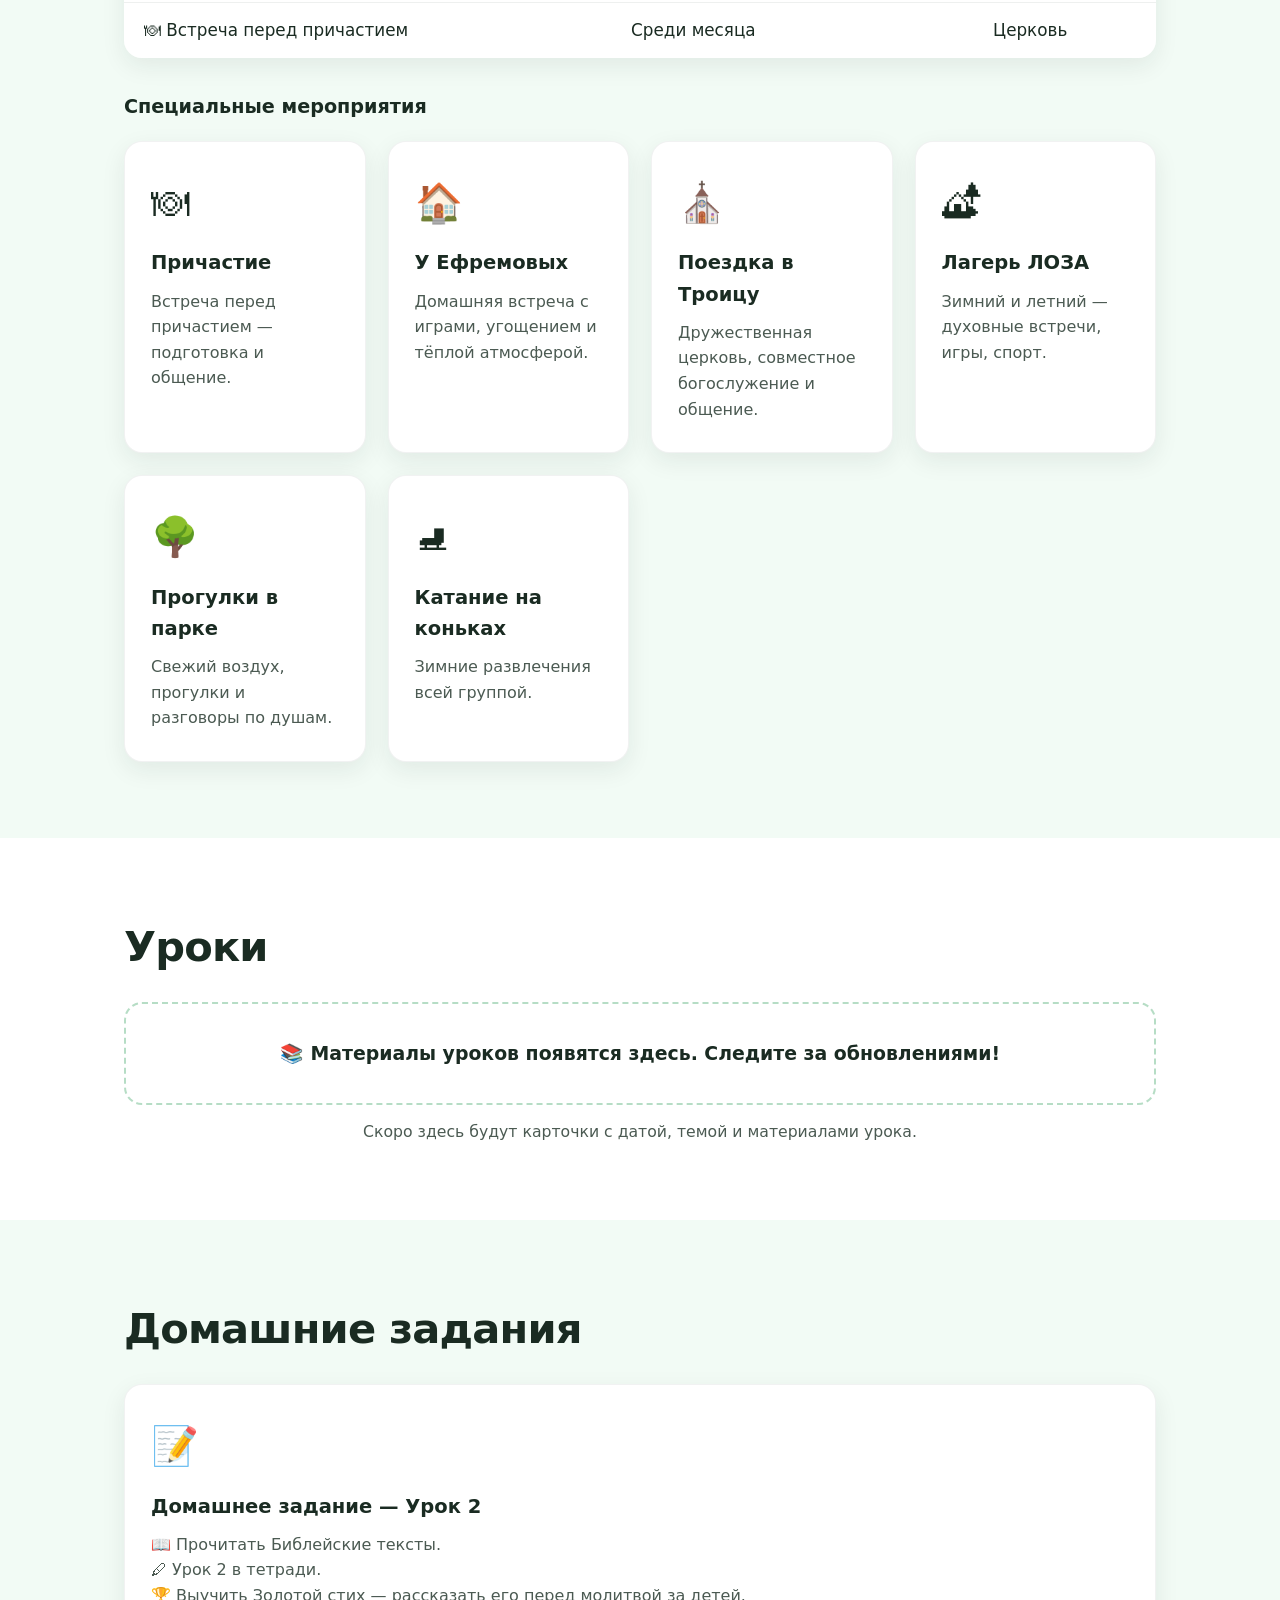
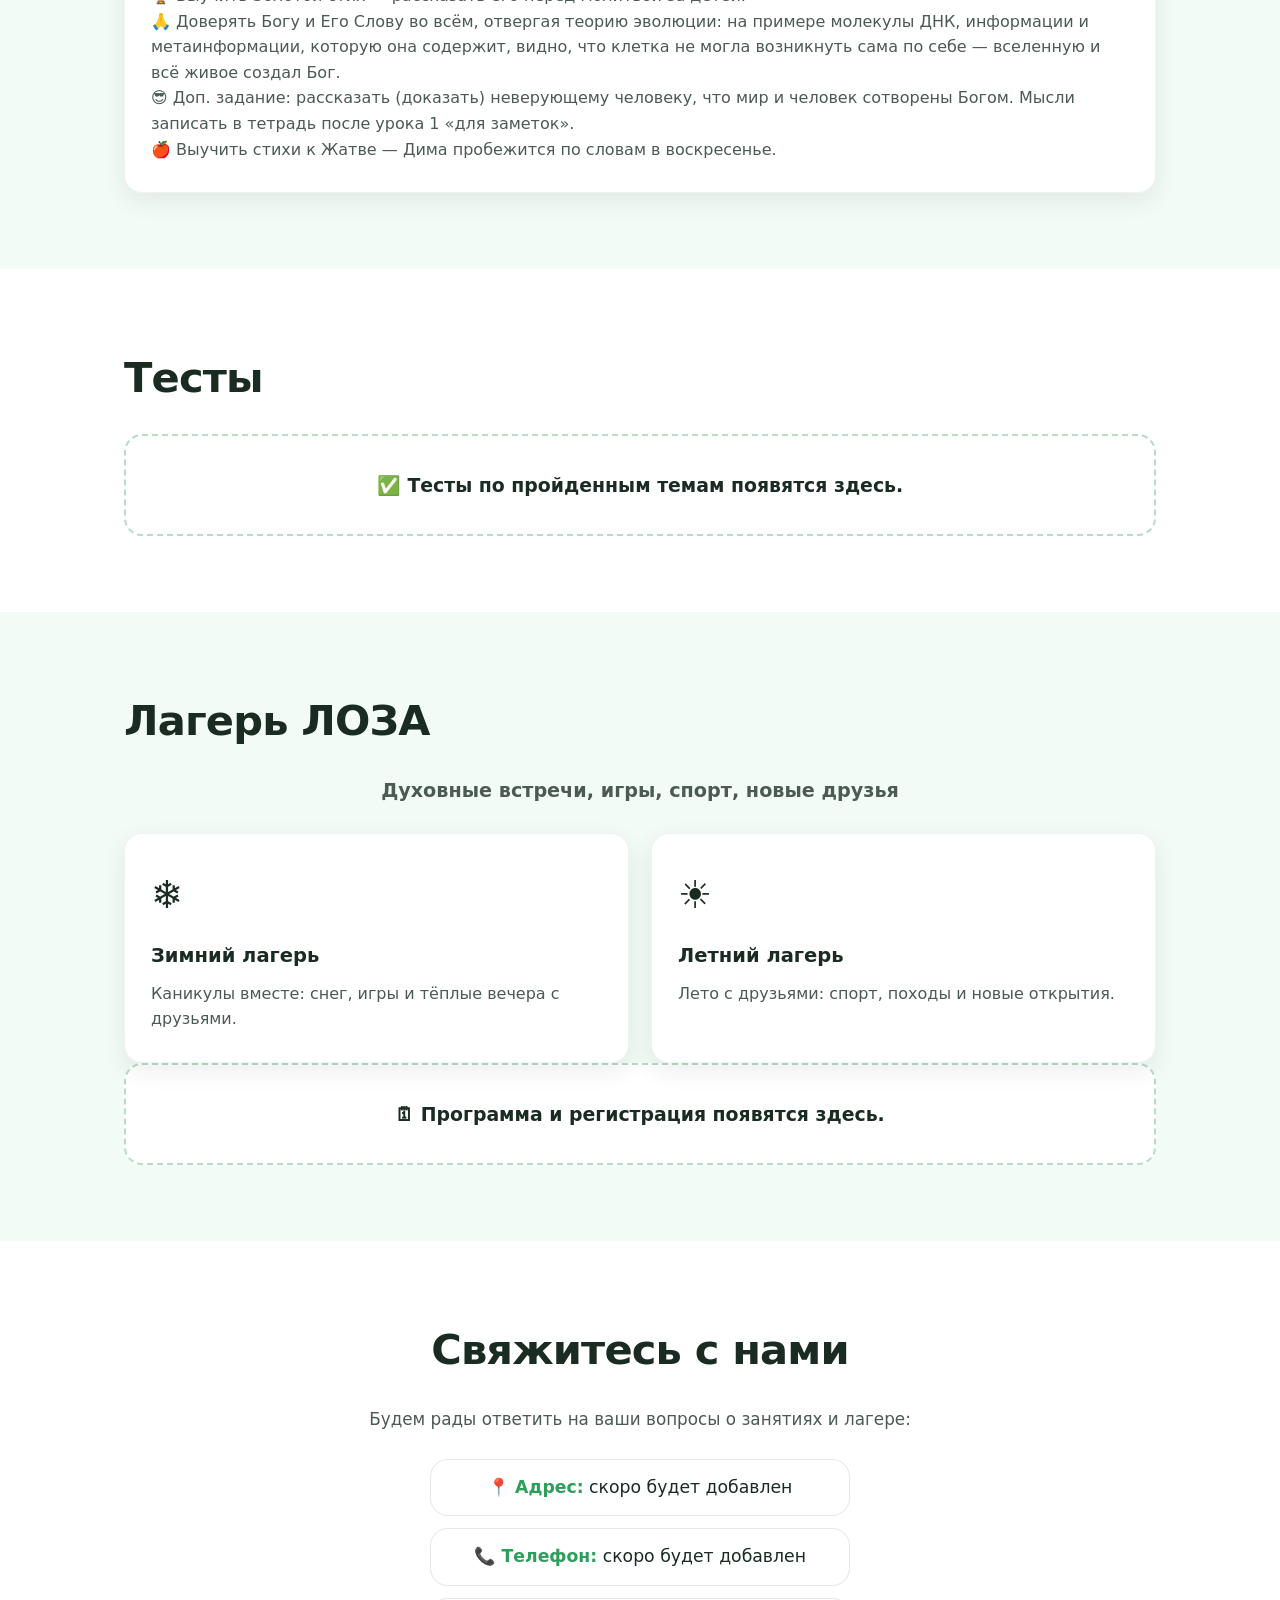
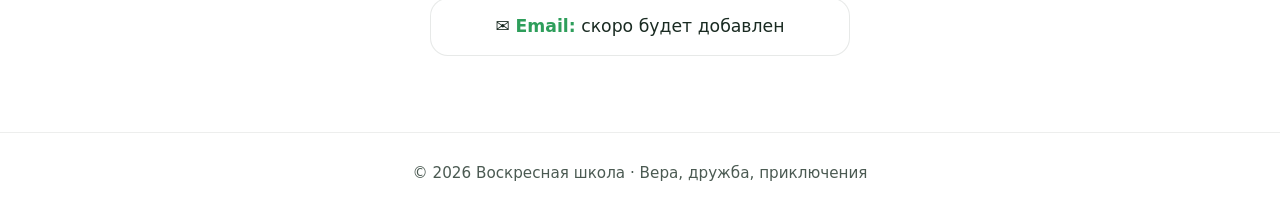
==== commit 6ae40997: "feat: add домашнее задание — Урок 2" ====
--- a/index.html
+++ b/index.html
@@ -134,7 +134,20 @@
   <section id="homework" class="section section-alt">
     <div class="container">
       <h2 class="section-title">Домашние задания</h2>
-      <p class="placeholder">📝 Новые задания будут публиковаться каждую неделю.</p>
+      <div class="cards">
+        <article class="card">
+          <div class="card-icon">📝</div>
+          <h3>Домашнее задание — Урок 2</h3>
+          <p>
+            📖 Прочитать Библейские тексты.<br>
+            🖊 Урок 2 в тетради.<br>
+            🏆 Выучить Золотой стих — рассказать его перед молитвой за детей.<br>
+            🙏 Доверять Богу и Его Слову во всём, отвергая теорию эволюции: на примере молекулы ДНК, информации и метаинформации, которую она содержит, видно, что клетка не могла возникнуть сама по себе — вселенную и всё живое создал Бог.<br>
+            😎 Доп. задание: рассказать (доказать) неверующему человеку, что мир и человек сотворены Богом. Мысли записать в тетрадь после урока 1 «для заметок».<br>
+            🍎 Выучить стихи к Жатве — Дима пробежится по словам в воскресенье.
+          </p>
+        </article>
+      </div>
     </div>
   </section>
 
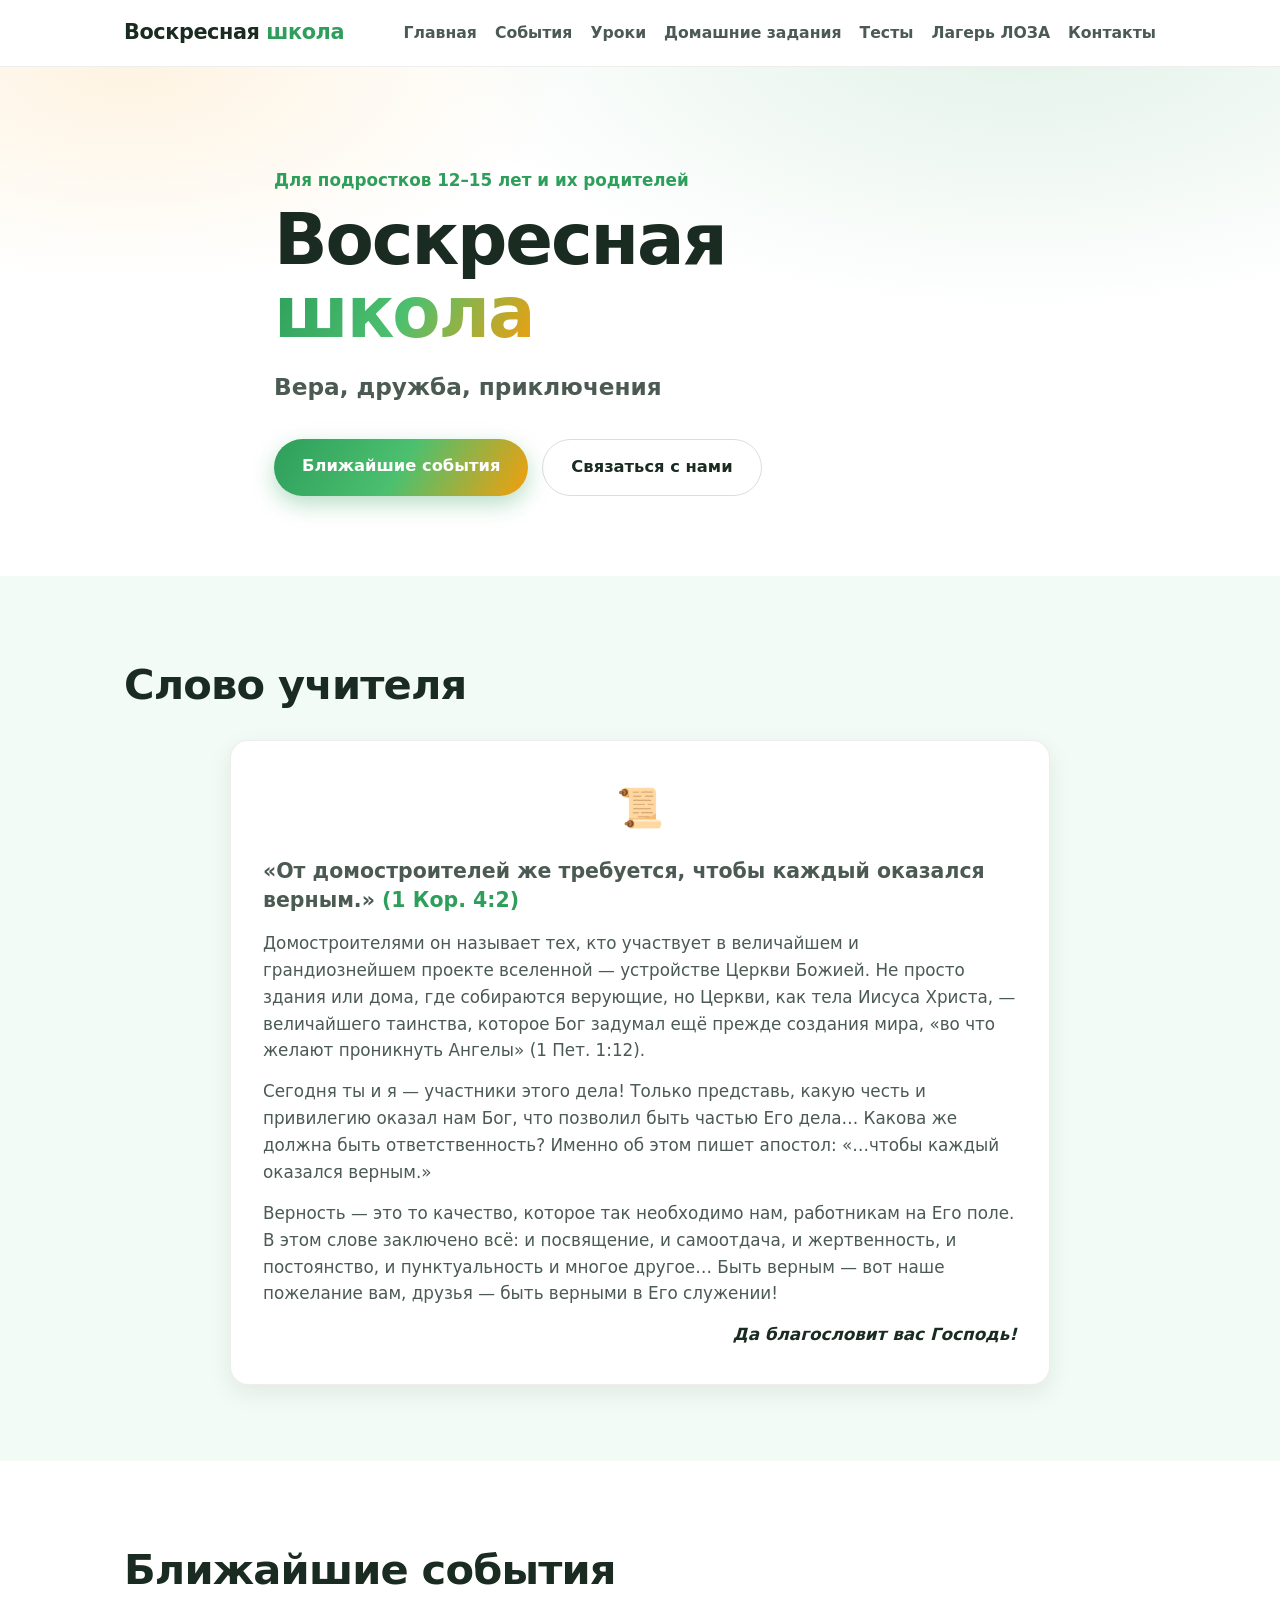
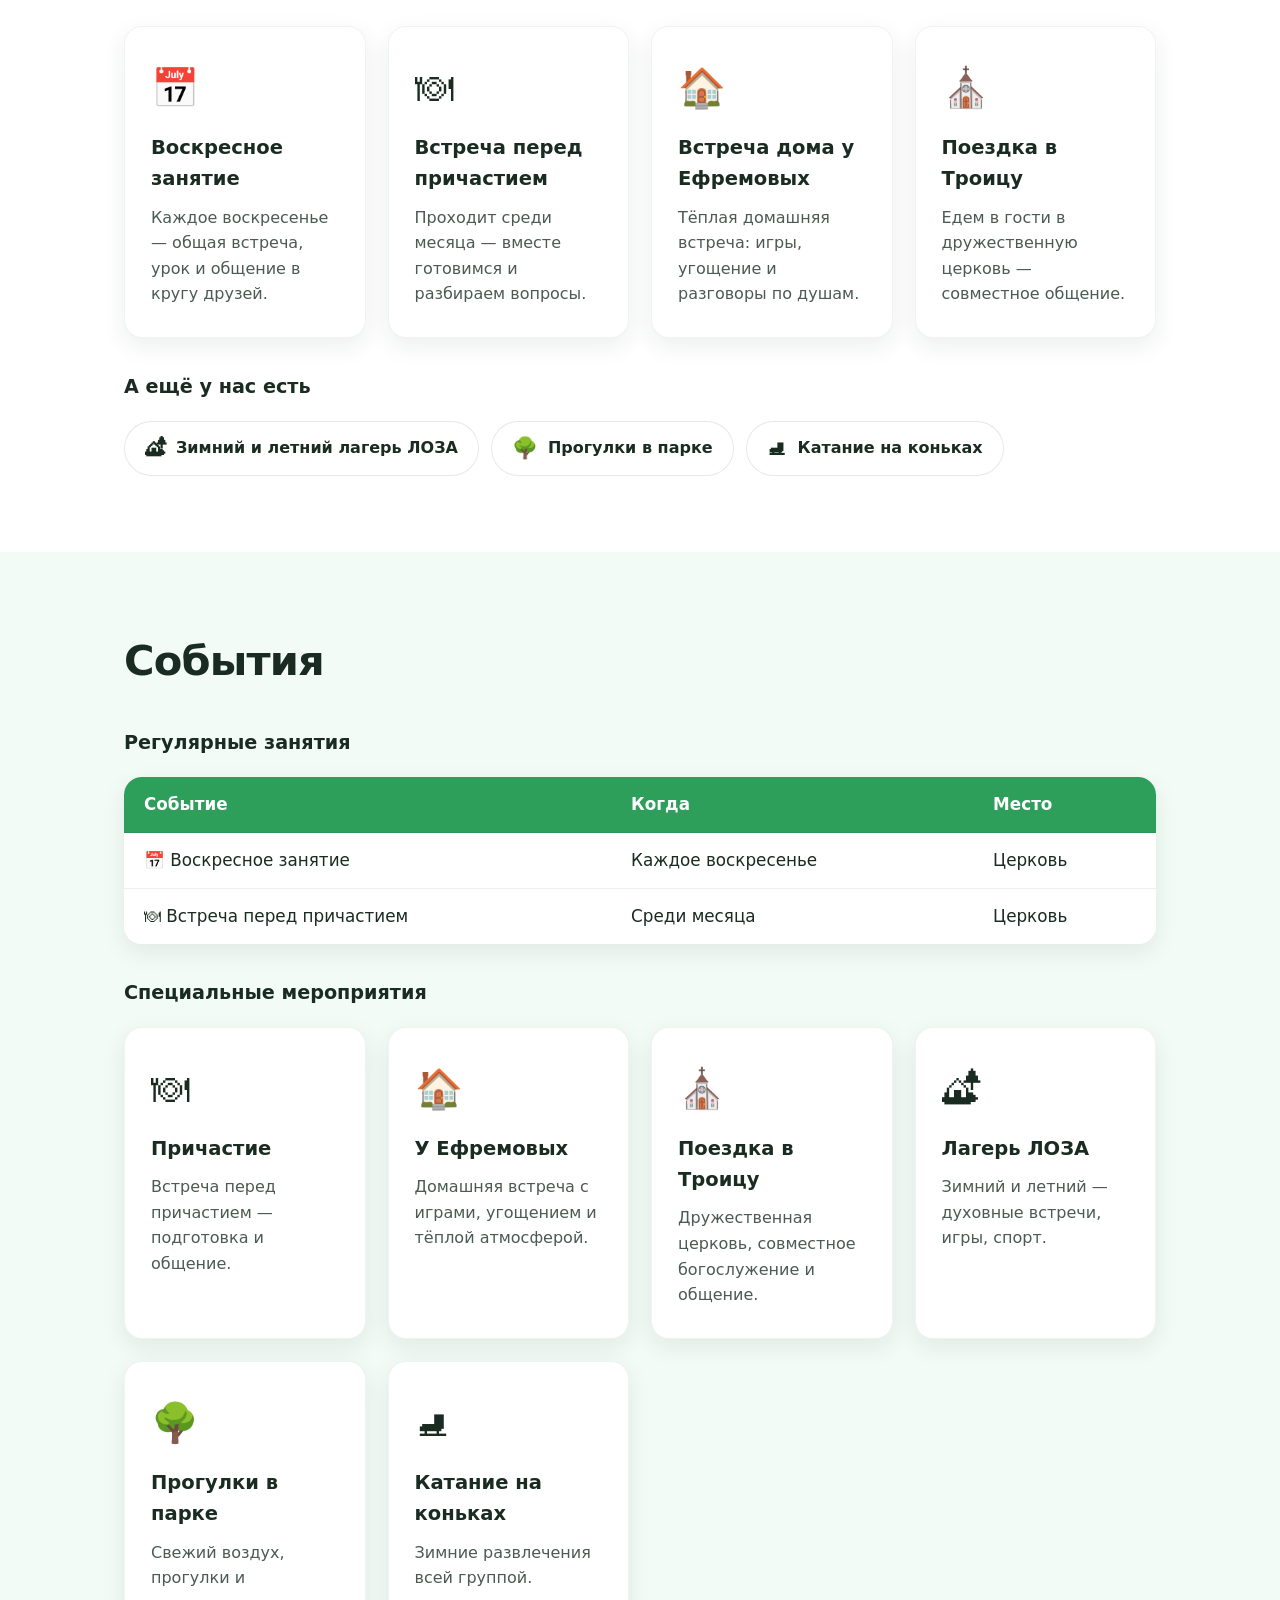
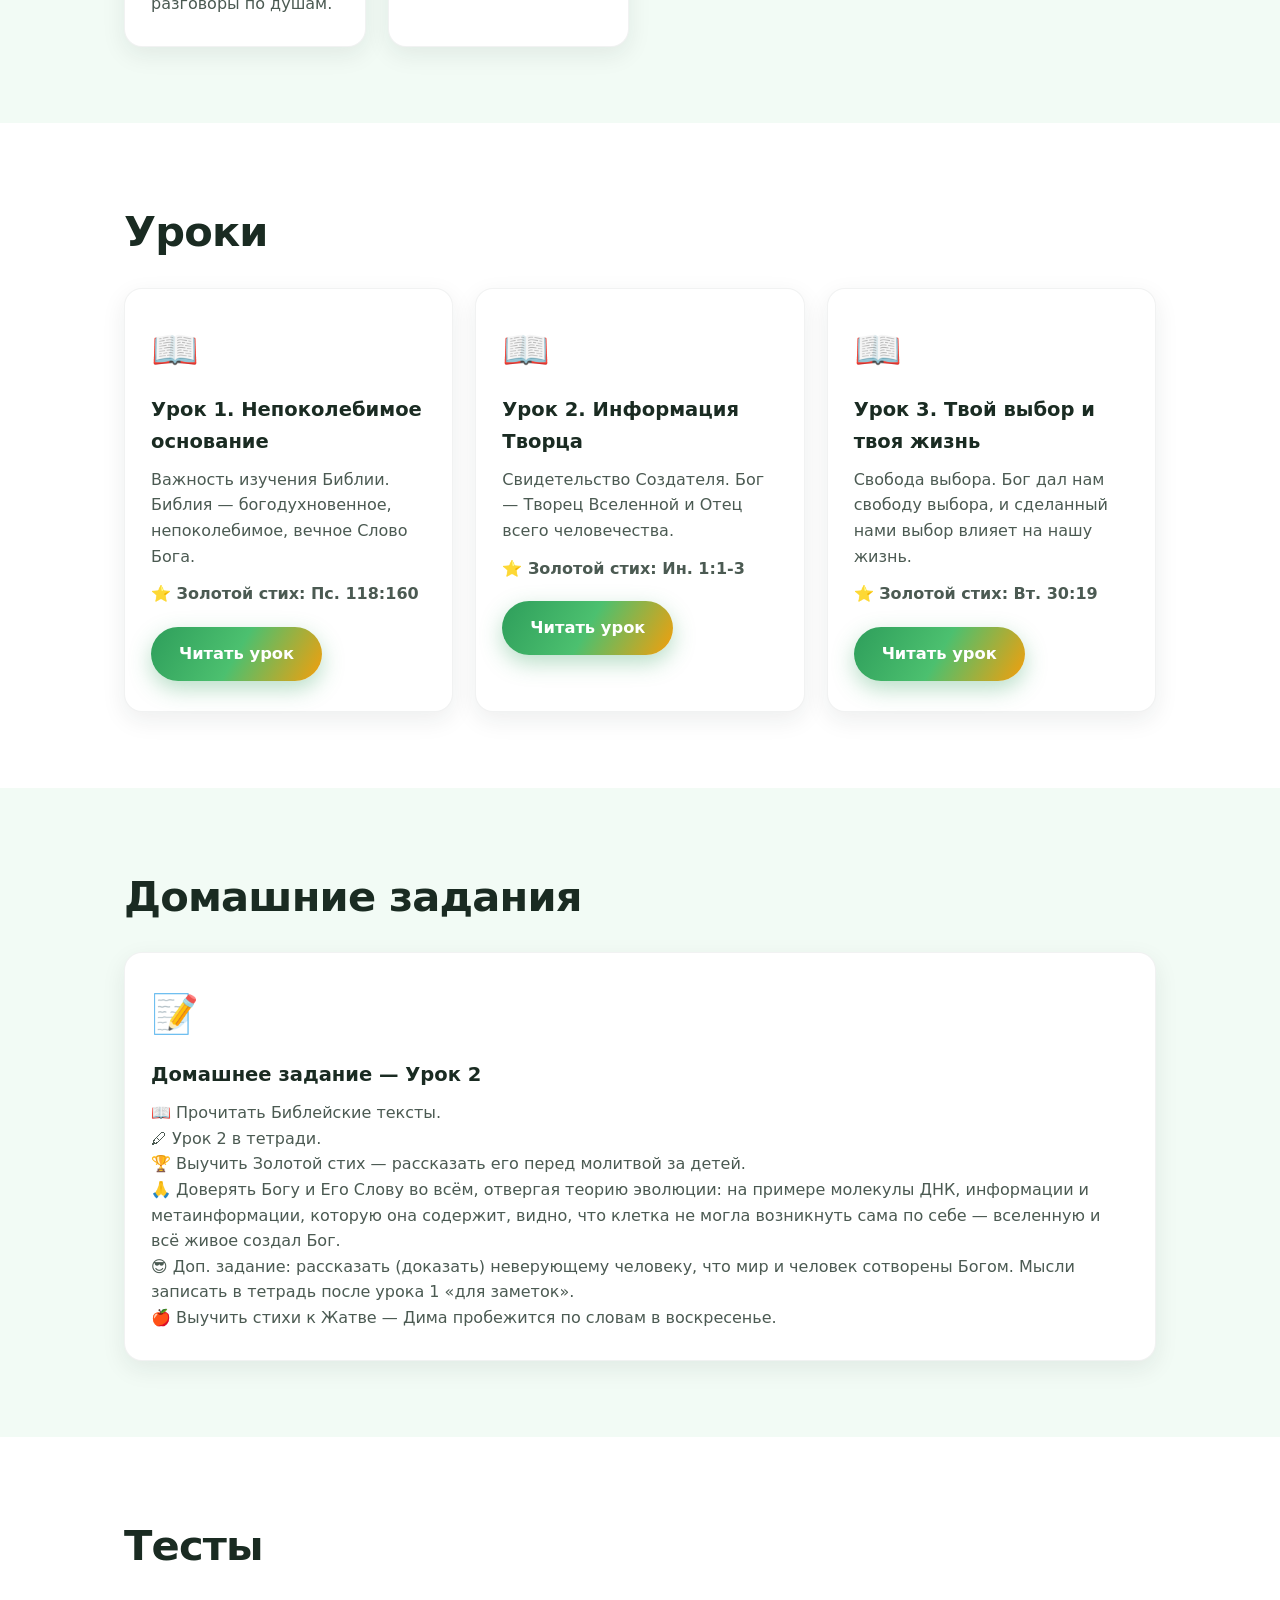
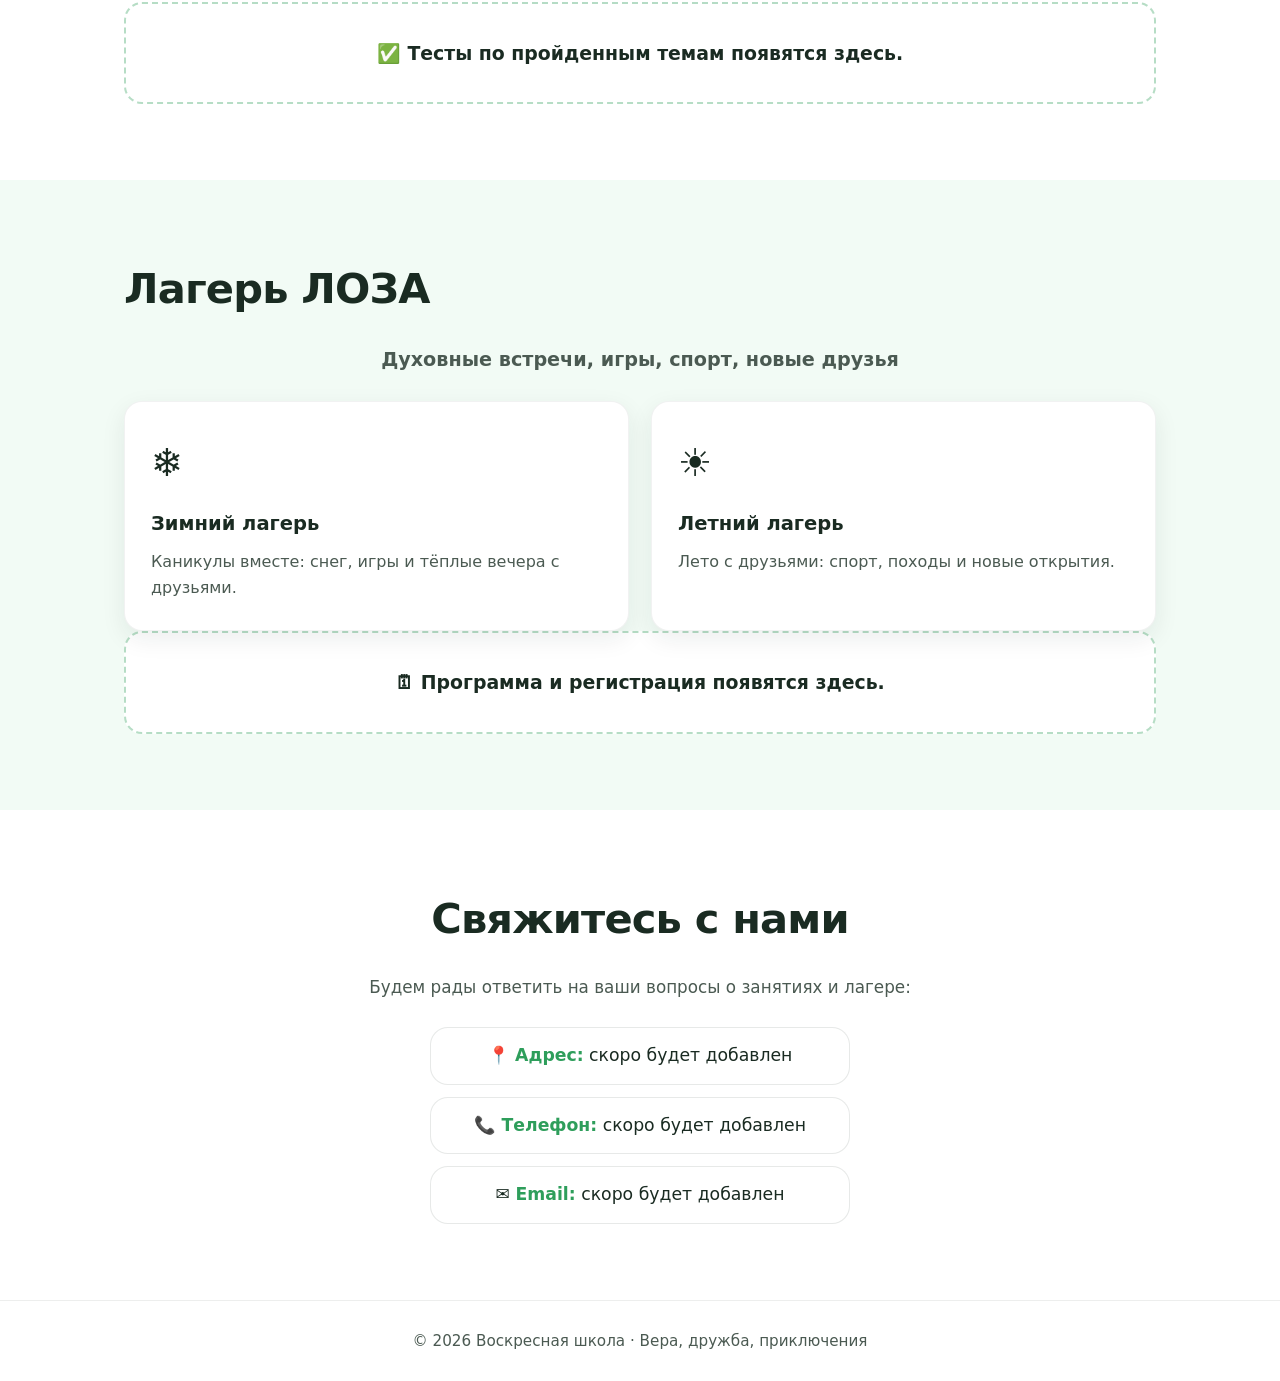
==== commit c648806b: "feat: добавлено Слово учителя и 3 полных урока воскресной школы" ====
--- a/index.html
+++ b/index.html
@@ -35,6 +35,20 @@
     </div>
   </section>
 
+  <section id="teacher" class="section section-alt">
+    <div class="container">
+      <h2 class="section-title">Слово учителя</h2>
+      <blockquote class="teacher-quote">
+        <div class="card-icon">📜</div>
+        <p class="quote-verse">«От домостроителей же требуется, чтобы каждый оказался верным.» <span class="quote-ref">(1 Кор. 4:2)</span></p>
+        <p>Домостроителями он называет тех, кто участвует в величайшем и грандиознейшем проекте вселенной — устройстве Церкви Божией. Не просто здания или дома, где собираются верующие, но Церкви, как тела Иисуса Христа, — величайшего таинства, которое Бог задумал ещё прежде создания мира, «во что желают проникнуть Ангелы» (1 Пет. 1:12).</p>
+        <p>Сегодня ты и я — участники этого дела! Только представь, какую честь и привилегию оказал нам Бог, что позволил быть частью Его дела… Какова же должна быть ответственность? Именно об этом пишет апостол: «…чтобы каждый оказался верным.»</p>
+        <p>Верность — это то качество, которое так необходимо нам, работникам на Его поле. В этом слове заключено всё: и посвящение, и самоотдача, и жертвенность, и постоянство, и пунктуальность и многое другое… Быть верным — вот наше пожелание вам, друзья — быть верными в Его служении!</p>
+        <p class="quote-sign">Да благословит вас Господь!</p>
+      </blockquote>
+    </div>
+  </section>
+
   <section class="section">
     <div class="container">
       <h2 class="section-title">Ближайшие события</h2>
@@ -126,8 +140,29 @@
   <section id="lessons" class="section">
     <div class="container">
       <h2 class="section-title">Уроки</h2>
-      <p class="placeholder">📚 Материалы уроков появятся здесь. Следите за обновлениями!</p>
-      <p class="placeholder-note">Скоро здесь будут карточки с датой, темой и материалами урока.</p>
+      <div class="cards">
+        <article class="card lesson-card">
+          <div class="card-icon">📖</div>
+          <h3>Урок 1. Непоколебимое основание</h3>
+          <p>Важность изучения Библии. Библия — богодухновенное, непоколебимое, вечное Слово Бога.</p>
+          <p class="lesson-verse">⭐ Золотой стих: Пс. 118:160</p>
+          <a href="lesson-1.html" class="btn btn-primary">Читать урок</a>
+        </article>
+        <article class="card lesson-card">
+          <div class="card-icon">📖</div>
+          <h3>Урок 2. Информация Творца</h3>
+          <p>Свидетельство Создателя. Бог — Творец Вселенной и Отец всего человечества.</p>
+          <p class="lesson-verse">⭐ Золотой стих: Ин. 1:1-3</p>
+          <a href="lesson-2.html" class="btn btn-primary">Читать урок</a>
+        </article>
+        <article class="card lesson-card">
+          <div class="card-icon">📖</div>
+          <h3>Урок 3. Твой выбор и твоя жизнь</h3>
+          <p>Свобода выбора. Бог дал нам свободу выбора, и сделанный нами выбор влияет на нашу жизнь.</p>
+          <p class="lesson-verse">⭐ Золотой стих: Вт. 30:19</p>
+          <a href="lesson-3.html" class="btn btn-primary">Читать урок</a>
+        </article>
+      </div>
     </div>
   </section>
 
--- a/style.css
+++ b/style.css
@@ -353,6 +353,208 @@
   text-align: center;
   color: var(--text-muted);
   font-size: 0.95rem;
+}
+
+/* --- слово учителя --- */
+.teacher-quote {
+  background: var(--bg);
+  border: 1px solid rgba(26, 43, 34, 0.08);
+  border-radius: var(--radius);
+  padding: 36px 32px;
+  box-shadow: var(--shadow);
+  max-width: 820px;
+  margin: 0 auto;
+}
+
+.teacher-quote .card-icon {
+  text-align: center;
+  margin-bottom: 18px;
+}
+
+.quote-verse {
+  font-size: 1.28rem;
+  font-weight: 700;
+  line-height: 1.45;
+  margin-bottom: 18px;
+}
+
+.quote-ref {
+  color: var(--accent);
+  white-space: nowrap;
+}
+
+.teacher-quote p {
+  color: var(--text-muted);
+  margin-bottom: 14px;
+}
+
+.teacher-quote p:last-child {
+  margin-bottom: 0;
+}
+
+.teacher-quote .quote-sign {
+  text-align: right;
+  font-weight: 600;
+  font-style: italic;
+  color: var(--text);
+}
+
+/* --- карточки уроков --- */
+.lesson-card {
+  display: flex;
+  flex-direction: column;
+}
+
+.lesson-verse {
+  font-size: 0.95rem;
+  color: var(--accent);
+  font-weight: 600;
+  margin: 12px 0 20px;
+}
+
+.lesson-card .btn {
+  align-self: flex-start;
+}
+
+/* --- страницы уроков --- */
+.lesson-page {
+  padding: 48px 0 80px;
+}
+
+.back-link {
+  display: inline-block;
+  margin-bottom: 24px;
+  color: var(--accent);
+  font-weight: 700;
+  text-decoration: none;
+  font-size: 1rem;
+}
+
+.back-link:hover {
+  text-decoration: underline;
+}
+
+.lesson-hero h1 {
+  font-size: clamp(1.9rem, 5vw, 3rem);
+  letter-spacing: -0.02em;
+  margin-bottom: 10px;
+}
+
+.lesson-topic {
+  color: var(--text-muted);
+  font-size: 1.1rem;
+  margin-bottom: 28px;
+}
+
+.passport {
+  background: var(--bg-alt);
+  border-radius: var(--radius);
+  padding: 26px 28px;
+  margin-bottom: 34px;
+  display: grid;
+  gap: 12px;
+  box-shadow: var(--shadow);
+}
+
+.passport-item {
+  font-size: 1.02rem;
+  color: var(--text);
+}
+
+.passport-item strong {
+  color: var(--accent);
+}
+
+.passport-item.golden {
+  background: #fff7e6;
+  border-left: 4px solid var(--accent-2);
+  padding: 14px 18px;
+  border-radius: 10px;
+}
+
+.lesson-block {
+  margin-bottom: 34px;
+}
+
+.block-title {
+  font-size: 1.35rem;
+  margin-bottom: 14px;
+}
+
+.part {
+  font-size: 1.2rem;
+  margin: 26px 0 14px;
+  color: var(--text);
+}
+
+.lesson-table {
+  width: 100%;
+  border-collapse: collapse;
+  background: var(--bg);
+}
+
+.lesson-table th,
+.lesson-table td {
+  text-align: left;
+  padding: 12px 18px;
+  border-bottom: 1px solid rgba(26, 43, 34, 0.07);
+  vertical-align: top;
+}
+
+.lesson-table thead th {
+  background: var(--accent);
+  color: #fff;
+  font-weight: 700;
+}
+
+.lesson-table tbody tr:last-child td {
+  border-bottom: none;
+}
+
+.lesson-table tbody tr:nth-child(even) {
+  background: #f6fcf8;
+}
+
+.lesson-block ol,
+.lesson-block ul {
+  padding-left: 22px;
+  color: var(--text-muted);
+  line-height: 1.9;
+}
+
+.conclusion {
+  background: #eefaf2;
+  border-left: 4px solid var(--accent);
+  border-radius: 10px;
+  padding: 18px 22px;
+}
+
+.conclusion p {
+  margin-bottom: 8px;
+  font-weight: 500;
+}
+
+.conclusion p:last-child {
+  margin-bottom: 0;
+}
+
+.golden-verse {
+  background: #fff7e6;
+  border: 1px solid rgba(245, 158, 11, 0.3);
+  border-radius: var(--radius);
+  padding: 20px 24px;
+  margin-bottom: 14px;
+}
+
+.golden-verse p {
+  font-size: 1.12rem;
+  font-weight: 600;
+  margin-bottom: 10px;
+  line-height: 1.5;
+}
+
+.golden-verse p:last-child {
+  margin-bottom: 0;
 }
 
 /* --- responsive --- */
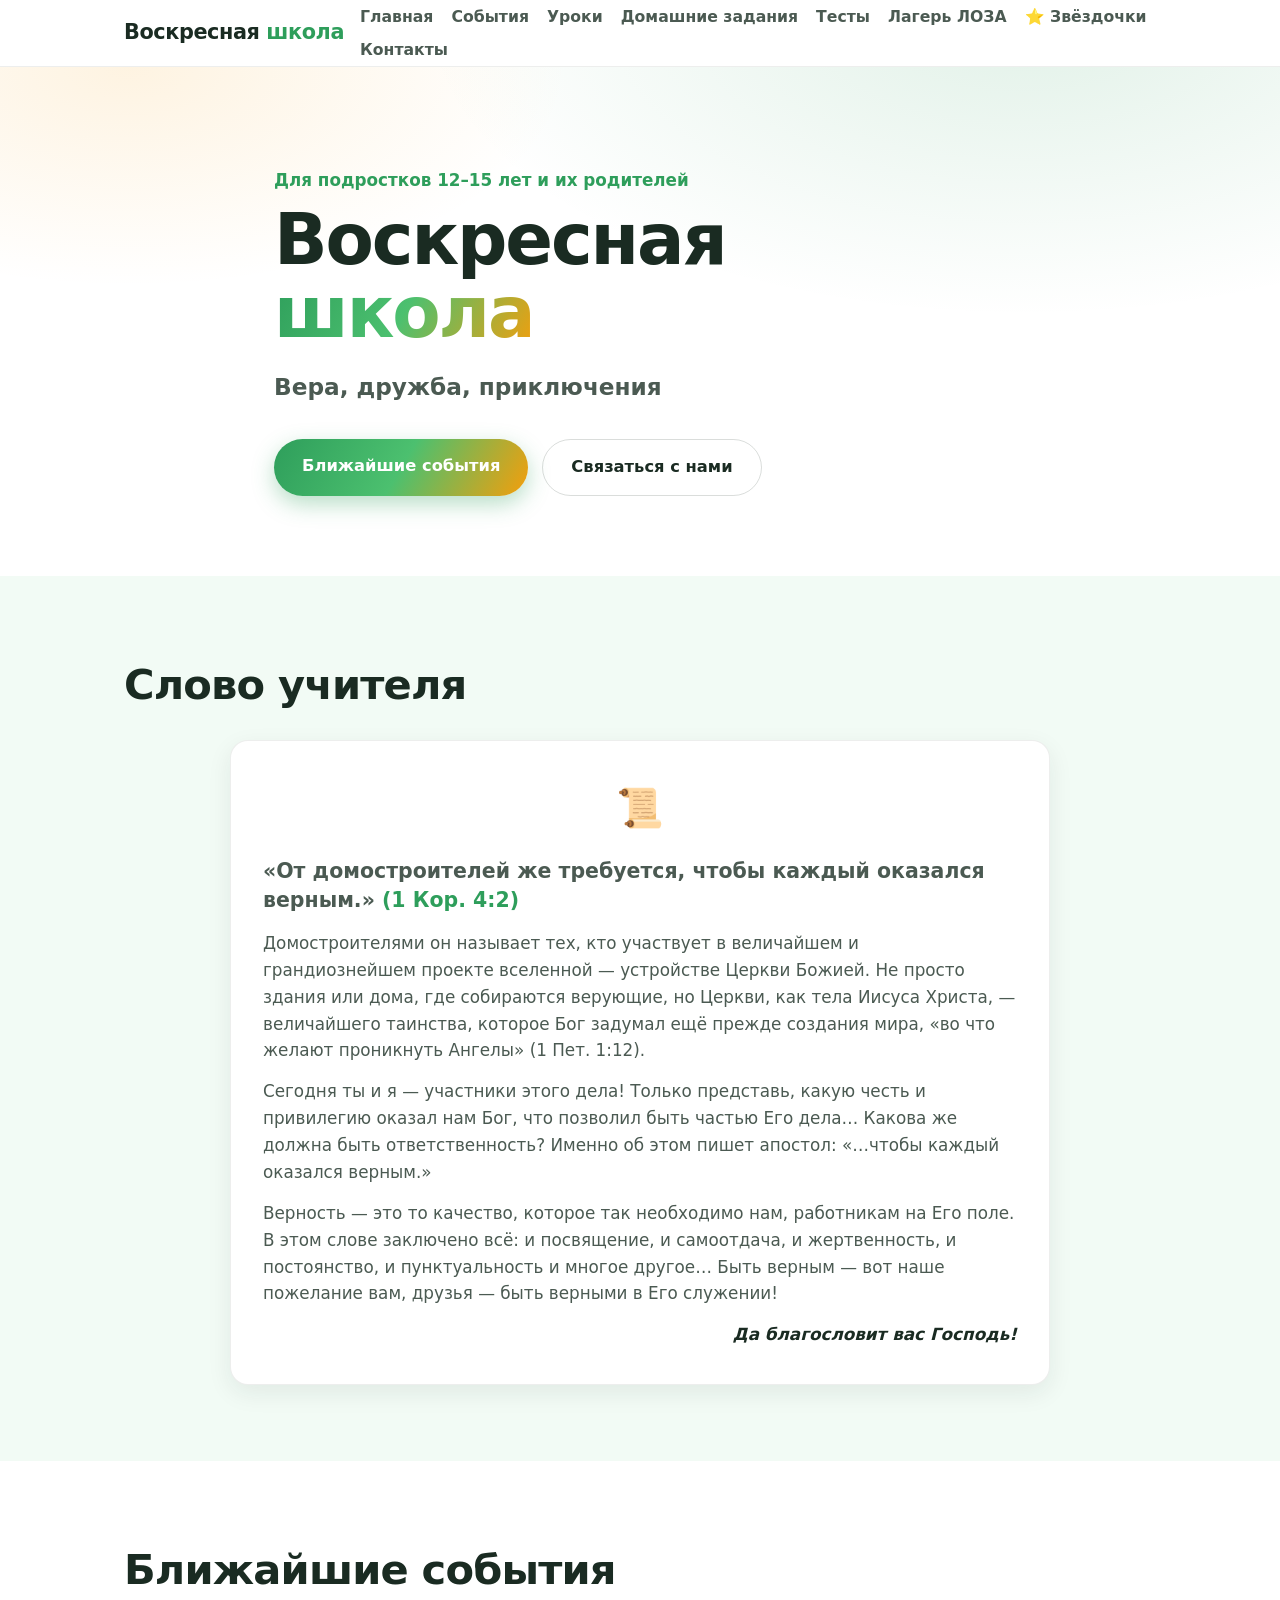
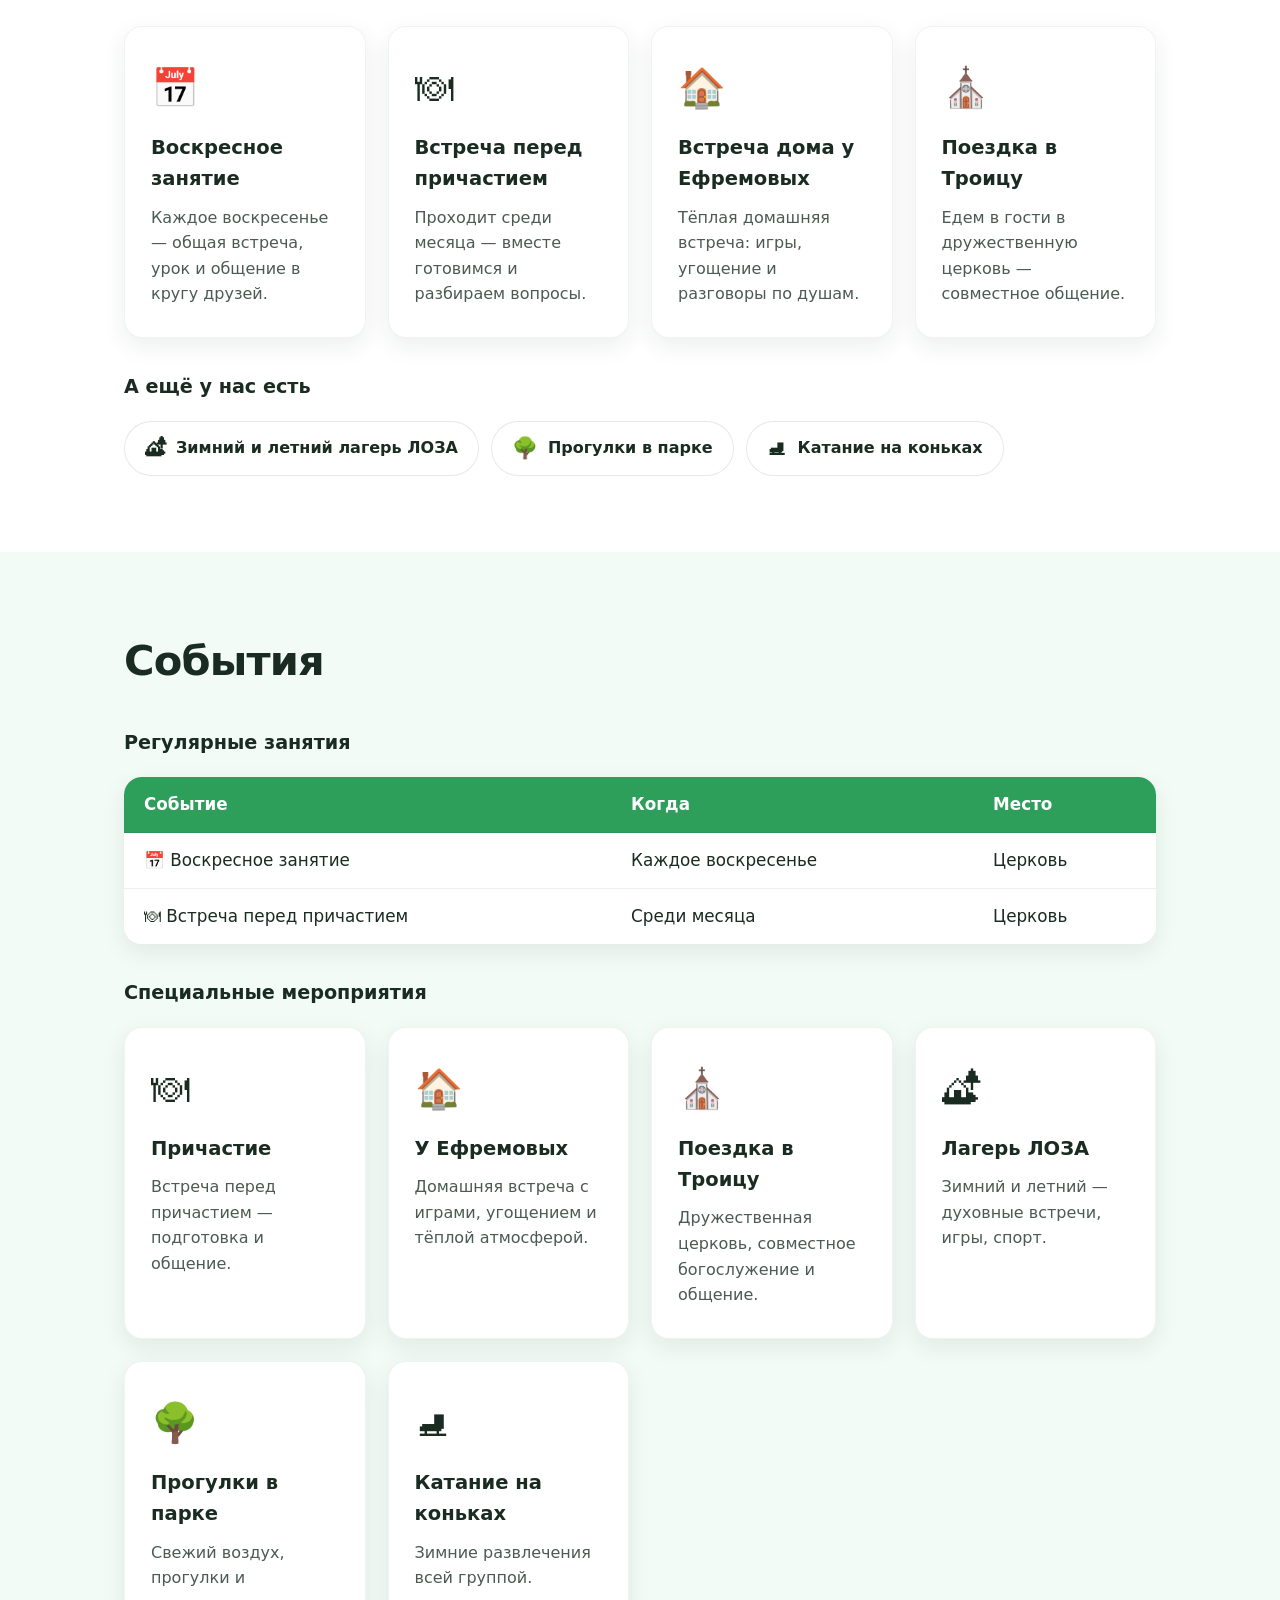
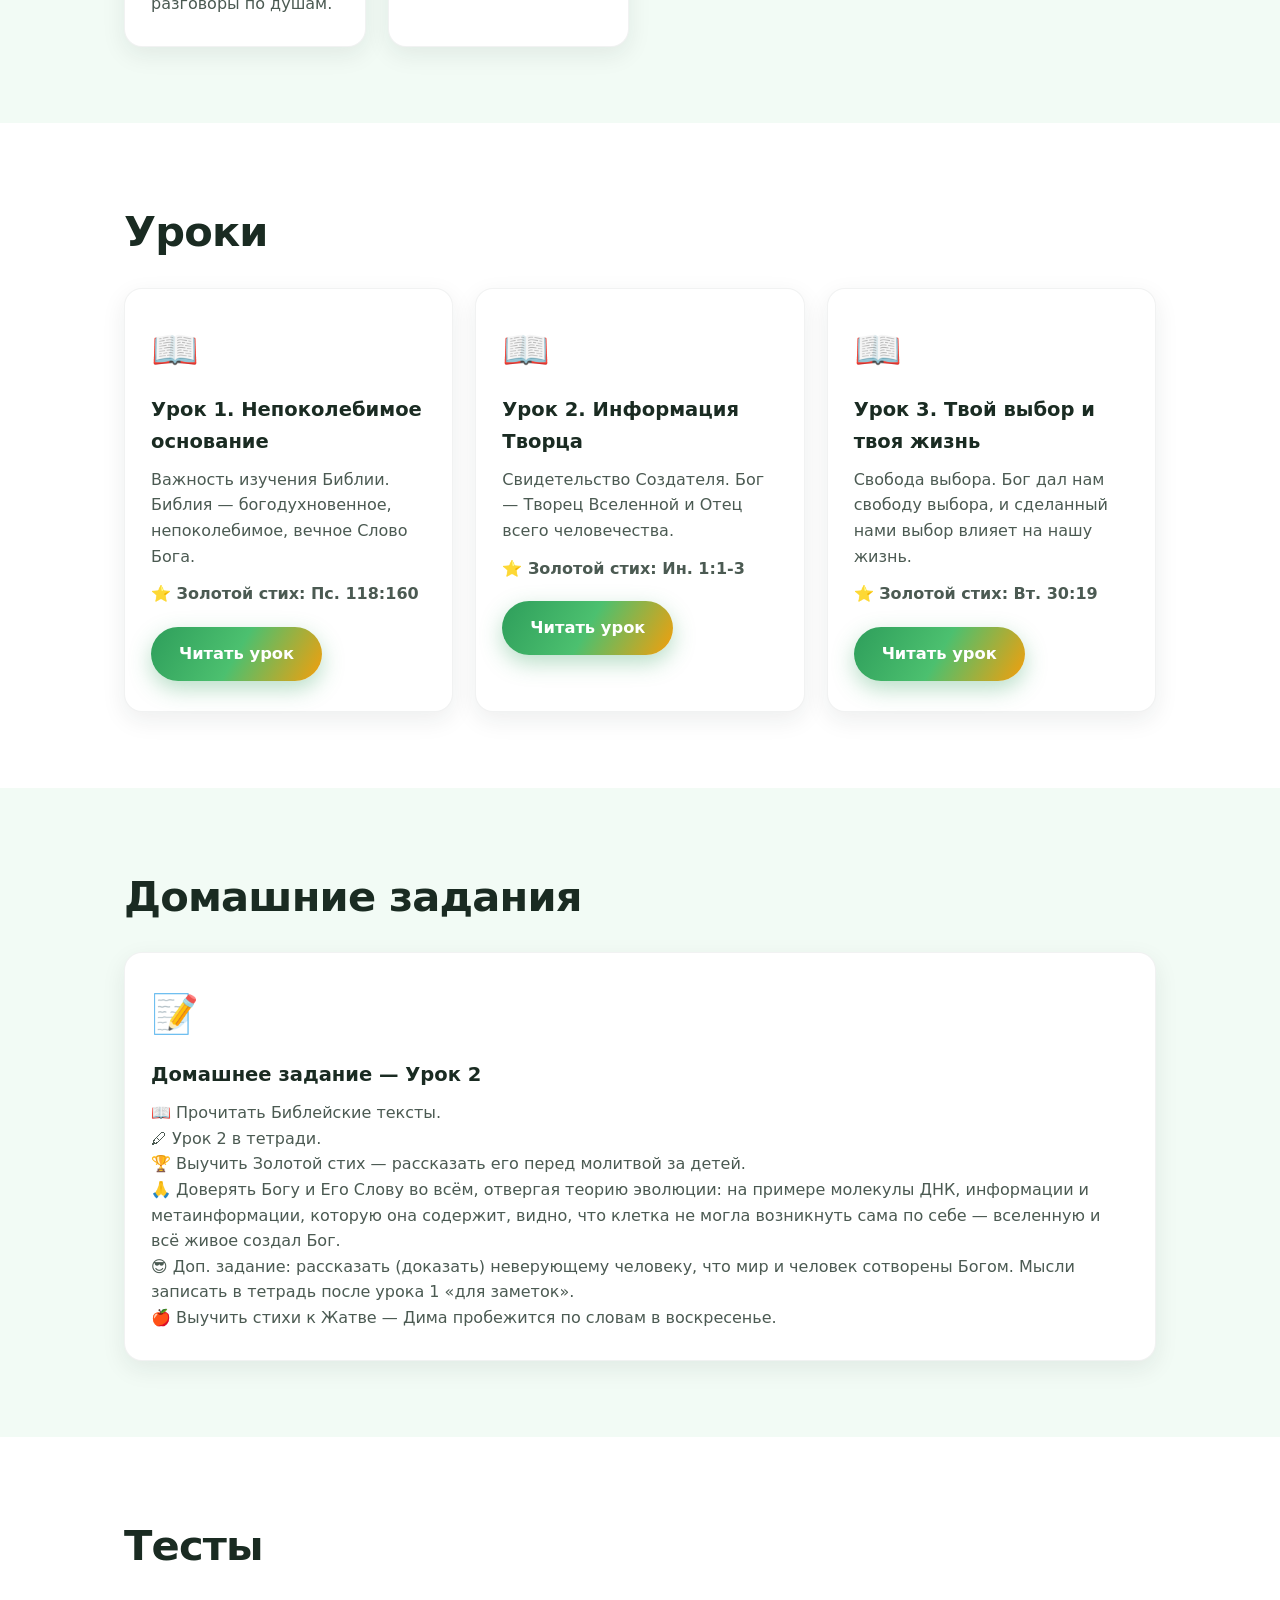
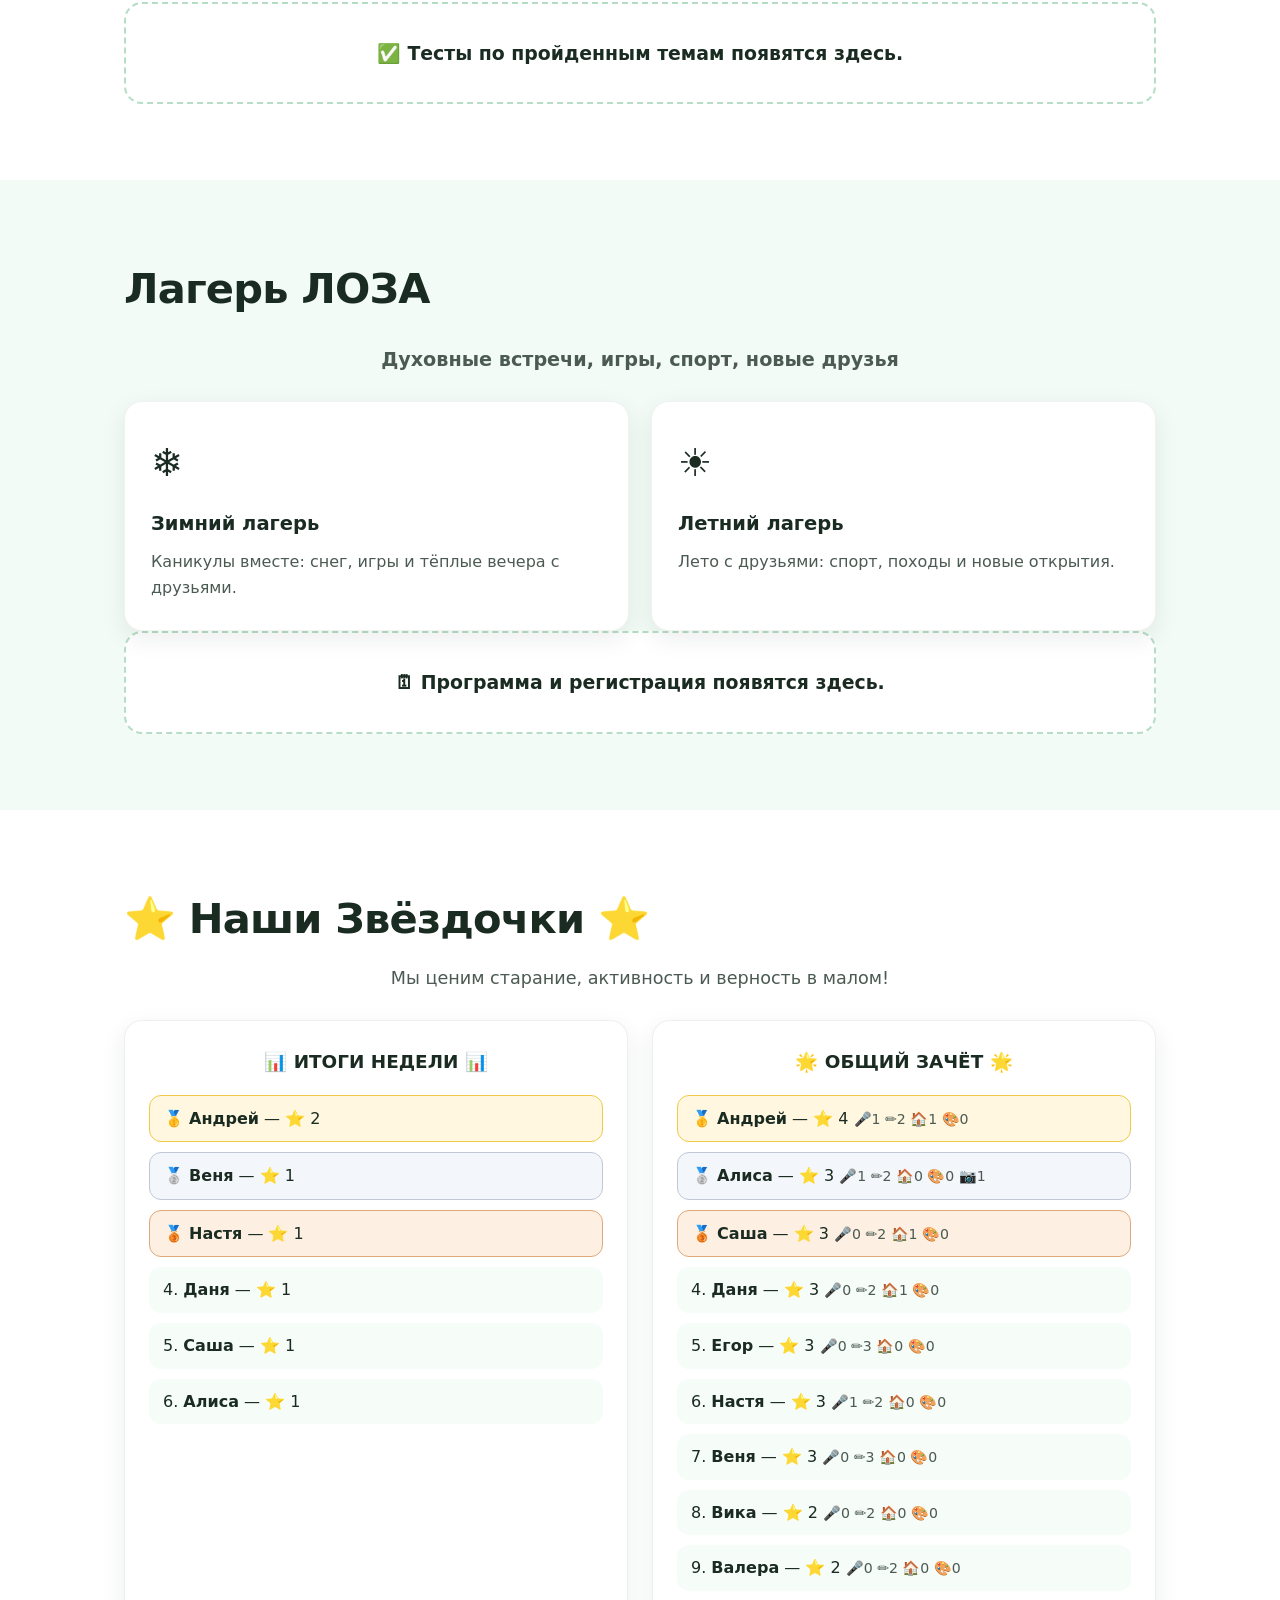
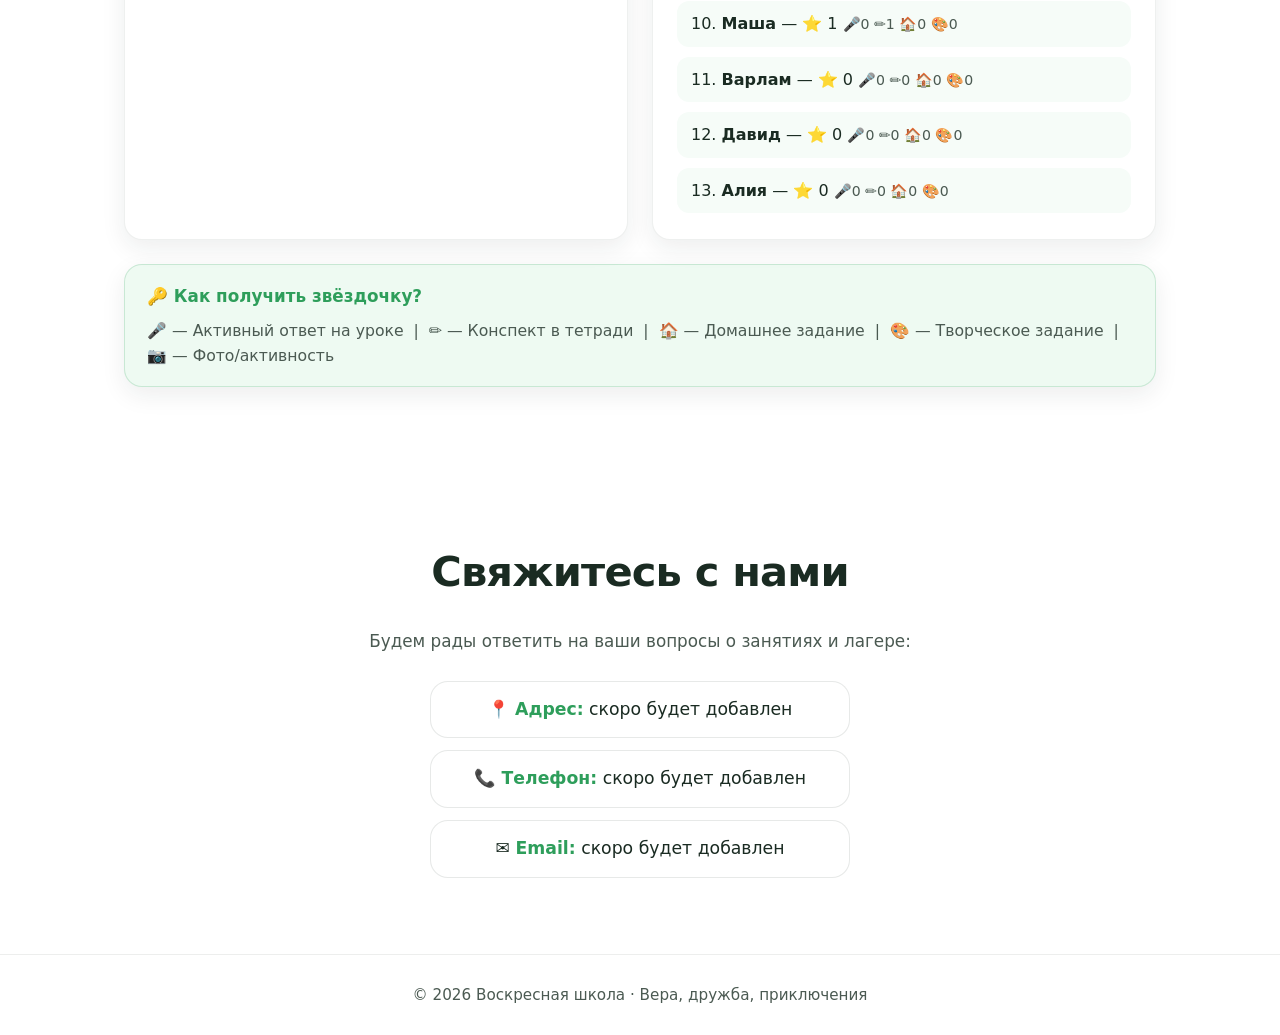
==== commit 669409e5: "feat: добавлен раздел «Наши звёздочки» (доска почёта)" ====
--- a/index.html
+++ b/index.html
@@ -18,6 +18,7 @@
         <a href="#homework">Домашние задания</a>
         <a href="#tests">Тесты</a>
         <a href="#camp">Лагерь ЛОЗА</a>
+        <a href="#stars">⭐️ Звёздочки</a>
         <a href="#contact">Контакты</a>
       </div>
     </nav>
@@ -213,6 +214,54 @@
     </div>
   </section>
 
+  <section id="stars" class="section stars-section">
+    <div class="container">
+      <h2 class="section-title">⭐️ Наши Звёздочки ⭐️</h2>
+      <p class="section-subtitle">Мы ценим старание, активность и верность в малом!</p>
+
+      <div class="leaderboard-container">
+        <!-- Блок 1: Итоги недели -->
+        <div class="leaderboard-card weekly">
+          <h3>📊 ИТОГИ НЕДЕЛИ 📊</h3>
+          <div class="top-list">
+            <div class="rank gold">🥇 <strong>Андрей</strong> — ⭐️ 2</div>
+            <div class="rank silver">🥈 <strong>Веня</strong> — ⭐️ 1</div>
+            <div class="rank bronze">🥉 <strong>Настя</strong> — ⭐️ 1</div>
+            <div class="rank">4. <strong>Даня</strong> — ⭐️ 1</div>
+            <div class="rank">5. <strong>Саша</strong> — ⭐️ 1</div>
+            <div class="rank">6. <strong>Алиса</strong> — ⭐️ 1</div>
+          </div>
+        </div>
+
+        <!-- Блок 2: Общий зачёт -->
+        <div class="leaderboard-card overall">
+          <h3>🌟 ОБЩИЙ ЗАЧЁТ 🌟</h3>
+          <div class="stars-list">
+            <div class="star-row gold">🥇 <strong>Андрей</strong> — ⭐️ 4 <span class="breakdown">🎤1 ✏️2 🏠1 🎨0</span></div>
+            <div class="star-row silver">🥈 <strong>Алиса</strong> — ⭐️ 3 <span class="breakdown">🎤1 ✏️2 🏠0 🎨0 📷1</span></div>
+            <div class="star-row bronze">🥉 <strong>Саша</strong> — ⭐️ 3 <span class="breakdown">🎤0 ✏️2 🏠1 🎨0</span></div>
+            <div class="star-row">4. <strong>Даня</strong> — ⭐️ 3 <span class="breakdown">🎤0 ✏️2 🏠1 🎨0</span></div>
+            <div class="star-row">5. <strong>Егор</strong> — ⭐️ 3 <span class="breakdown">🎤0 ✏️3 🏠0 🎨0</span></div>
+            <div class="star-row">6. <strong>Настя</strong> — ⭐️ 3 <span class="breakdown">🎤1 ✏️2 🏠0 🎨0</span></div>
+            <div class="star-row">7. <strong>Веня</strong> — ⭐️ 3 <span class="breakdown">🎤0 ✏️3 🏠0 🎨0</span></div>
+            <div class="star-row">8. <strong>Вика</strong> — ⭐️ 2 <span class="breakdown">🎤0 ✏️2 🏠0 🎨0</span></div>
+            <div class="star-row">9. <strong>Валера</strong> — ⭐️ 2 <span class="breakdown">🎤0 ✏️2 🏠0 🎨0</span></div>
+            <div class="star-row">10. <strong>Маша</strong> — ⭐️ 1 <span class="breakdown">🎤0 ✏️1 🏠0 🎨0</span></div>
+            <div class="star-row">11. <strong>Варлам</strong> — ⭐️ 0 <span class="breakdown">🎤0 ✏️0 🏠0 🎨0</span></div>
+            <div class="star-row">12. <strong>Давид</strong> — ⭐️ 0 <span class="breakdown">🎤0 ✏️0 🏠0 🎨0</span></div>
+            <div class="star-row">13. <strong>Алия</strong> — ⭐️ 0 <span class="breakdown">🎤0 ✏️0 🏠0 🎨0</span></div>
+          </div>
+        </div>
+      </div>
+
+      <!-- Легенда -->
+      <div class="legend-card">
+        <h4>🔑 Как получить звёздочку?</h4>
+        <p>🎤 — Активный ответ на уроке &nbsp;|&nbsp; ✏️ — Конспект в тетради &nbsp;|&nbsp; 🏠 — Домашнее задание &nbsp;|&nbsp; 🎨 — Творческое задание &nbsp;|&nbsp; 📷 — Фото/активность</p>
+      </div>
+    </div>
+  </section>
+
   <section id="contact" class="section">
     <div class="container contact-inner">
       <h2 class="section-title">Свяжитесь с нами</h2>
--- a/style.css
+++ b/style.css
@@ -555,6 +555,92 @@
 
 .golden-verse p:last-child {
   margin-bottom: 0;
+}
+
+/* --- звёздочки (доска почёта) --- */
+.section-subtitle {
+  text-align: center;
+  color: var(--text-muted);
+  font-size: 1.1rem;
+  margin: -10px 0 28px;
+}
+
+.leaderboard-container {
+  display: grid;
+  grid-template-columns: repeat(auto-fit, minmax(320px, 1fr));
+  gap: 24px;
+  margin-bottom: 24px;
+}
+
+.leaderboard-card {
+  background: var(--bg);
+  border: 1px solid rgba(26, 43, 34, 0.07);
+  border-radius: var(--radius);
+  padding: 26px 24px;
+  box-shadow: var(--shadow);
+}
+
+.leaderboard-card h3 {
+  text-align: center;
+  margin-bottom: 18px;
+  font-size: 1.15rem;
+}
+
+.top-list,
+.stars-list {
+  display: flex;
+  flex-direction: column;
+  gap: 10px;
+}
+
+.rank,
+.star-row {
+  padding: 10px 14px;
+  border-radius: 12px;
+  background: #f6fcf8;
+  font-size: 1rem;
+}
+
+.rank.gold,
+.star-row.gold {
+  background: #fff7e0;
+  border: 1px solid #f0c94a;
+}
+
+.rank.silver,
+.star-row.silver {
+  background: #f3f6fa;
+  border: 1px solid #c0c8d4;
+}
+
+.rank.bronze,
+.star-row.bronze {
+  background: #fdf0e3;
+  border: 1px solid #e0a878;
+}
+
+.breakdown {
+  color: var(--text-muted);
+  font-size: 0.88rem;
+  white-space: nowrap;
+}
+
+.legend-card {
+  background: #eefaf2;
+  border: 1px solid rgba(46, 158, 91, 0.2);
+  border-radius: var(--radius);
+  padding: 18px 22px;
+  box-shadow: var(--shadow);
+}
+
+.legend-card h4 {
+  margin-bottom: 8px;
+  color: var(--accent);
+}
+
+.legend-card p {
+  color: var(--text-muted);
+  font-size: 0.98rem;
 }
 
 /* --- responsive --- */
